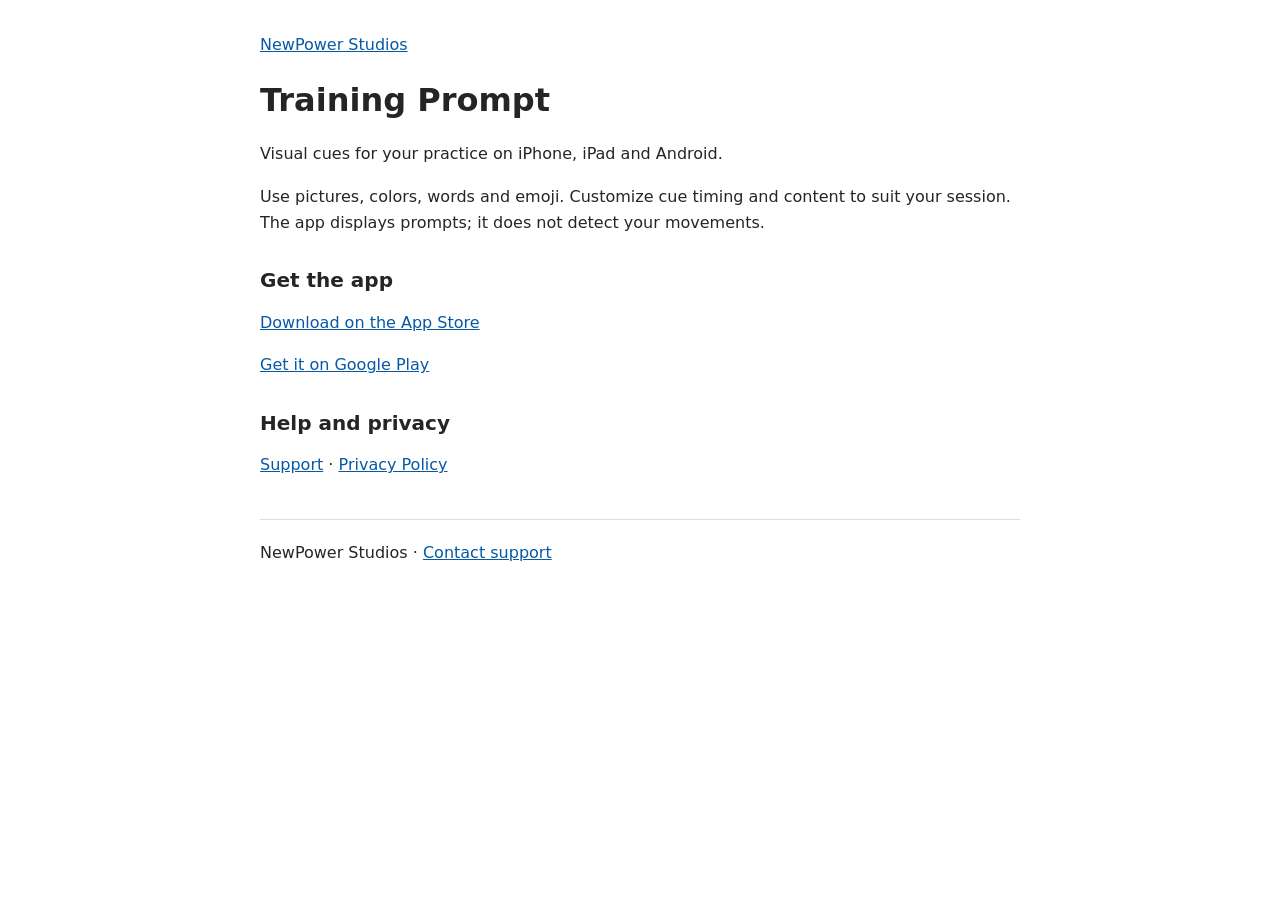
==== trainingprompt/index.html @ 2515289c "Publish shared developer website and app-ads authorization" ====
<!doctype html><html lang="en"><head><meta charset="utf-8"><meta name="viewport" content="width=device-width,initial-scale=1"><meta http-equiv="Content-Security-Policy" content="default-src 'none'; style-src 'unsafe-inline'; base-uri 'none'; form-action 'none'"><title>Training Prompt — NewPower Studios</title><style>body{max-width:760px;margin:0 auto;padding:32px 24px;font:16px/1.65 system-ui,sans-serif;color:#252525;background:#fff}h1,h2{line-height:1.25}h1{font-size:2rem}h2{margin-top:2rem;font-size:1.25rem}a{color:#0758a5}footer{margin-top:40px;border-top:1px solid #ddd;padding-top:20px}</style></head><body><nav><a href="/">NewPower Studios</a></nav><h1>Training Prompt</h1><p>Visual cues for your practice on iPhone, iPad and Android.</p><p>Use pictures, colors, words and emoji. Customize cue timing and content to suit your session. The app displays prompts; it does not detect your movements.</p><h2>Get the app</h2><p><a href="https://apps.apple.com/app/id6808881291">Download on the App Store</a></p><p><a href="https://play.google.com/store/apps/details?id=com.newpower.flashlightapp">Get it on Google Play</a></p><h2>Help and privacy</h2><p><a href="support.html">Support</a> · <a href="privacy-policy.html">Privacy Policy</a></p><footer>NewPower Studios · <a href="mailto:pjuneye@gmail.com">Contact support</a></footer></body></html>
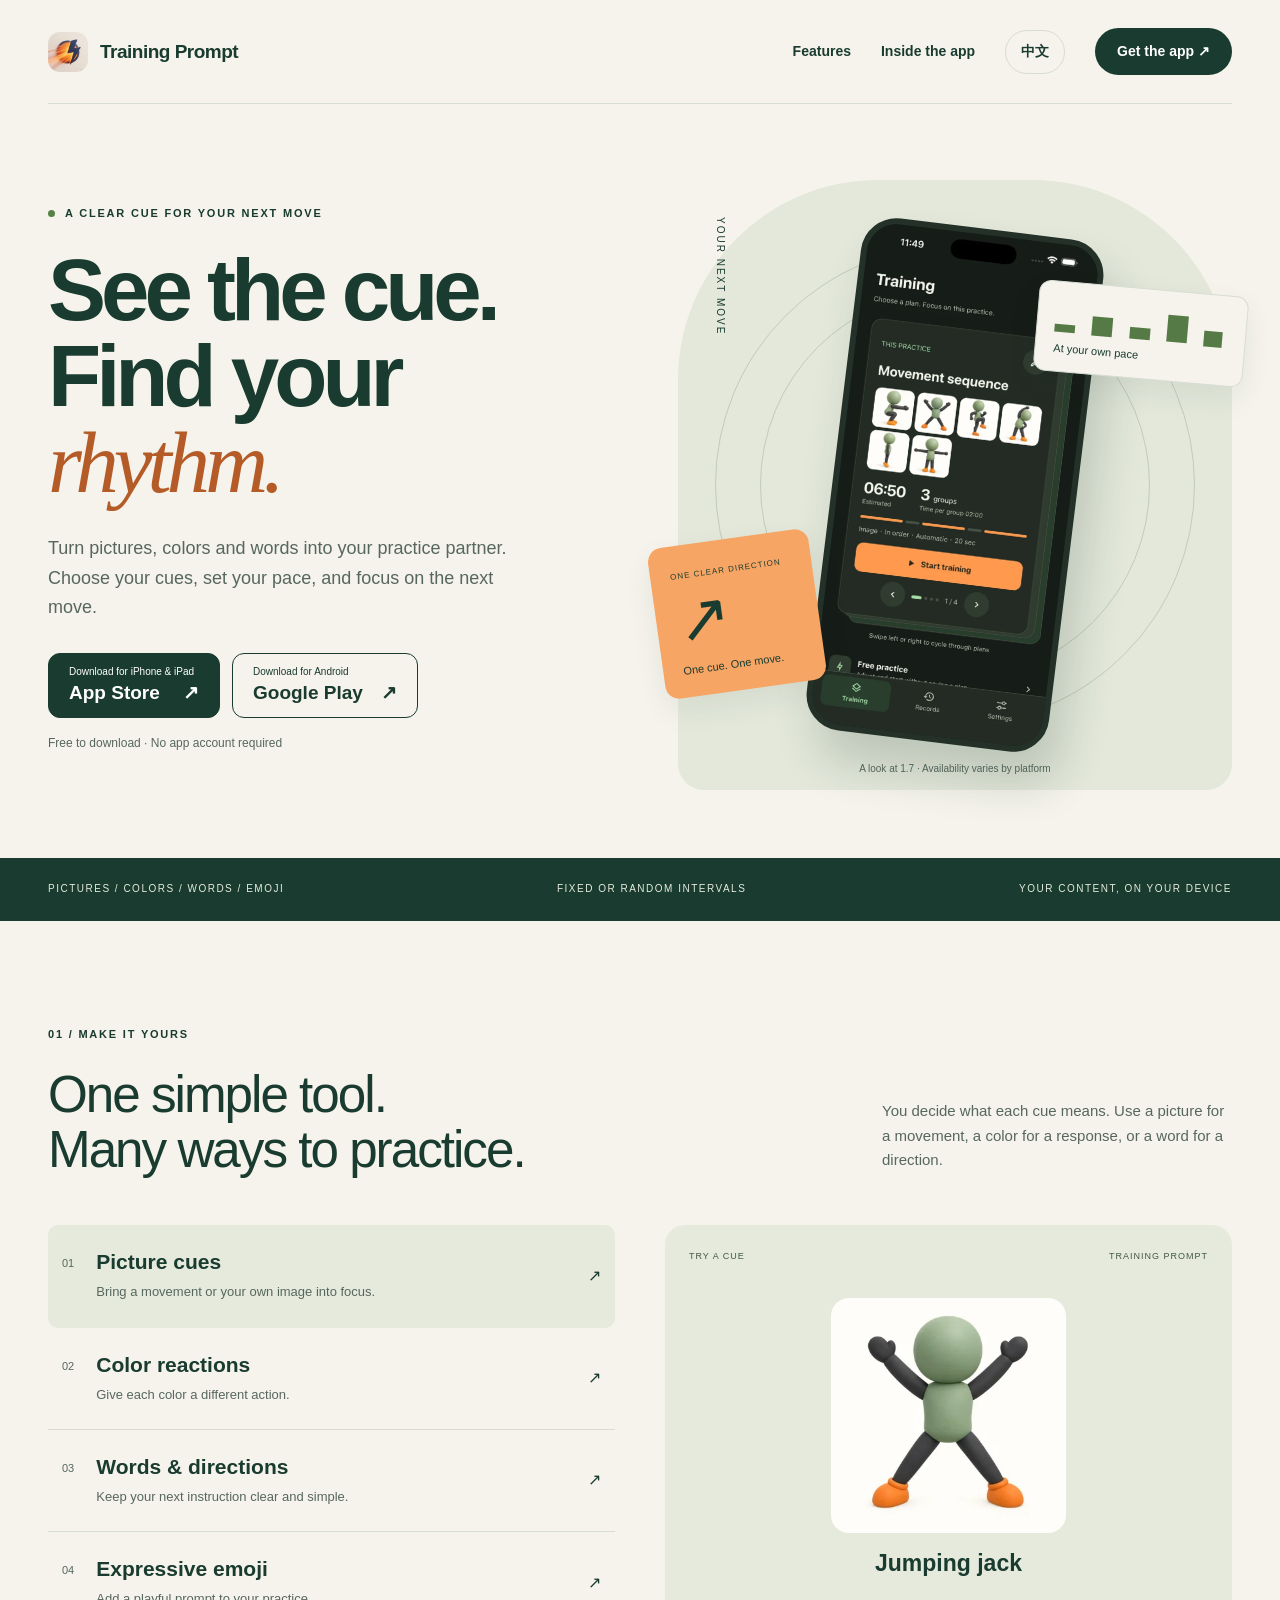
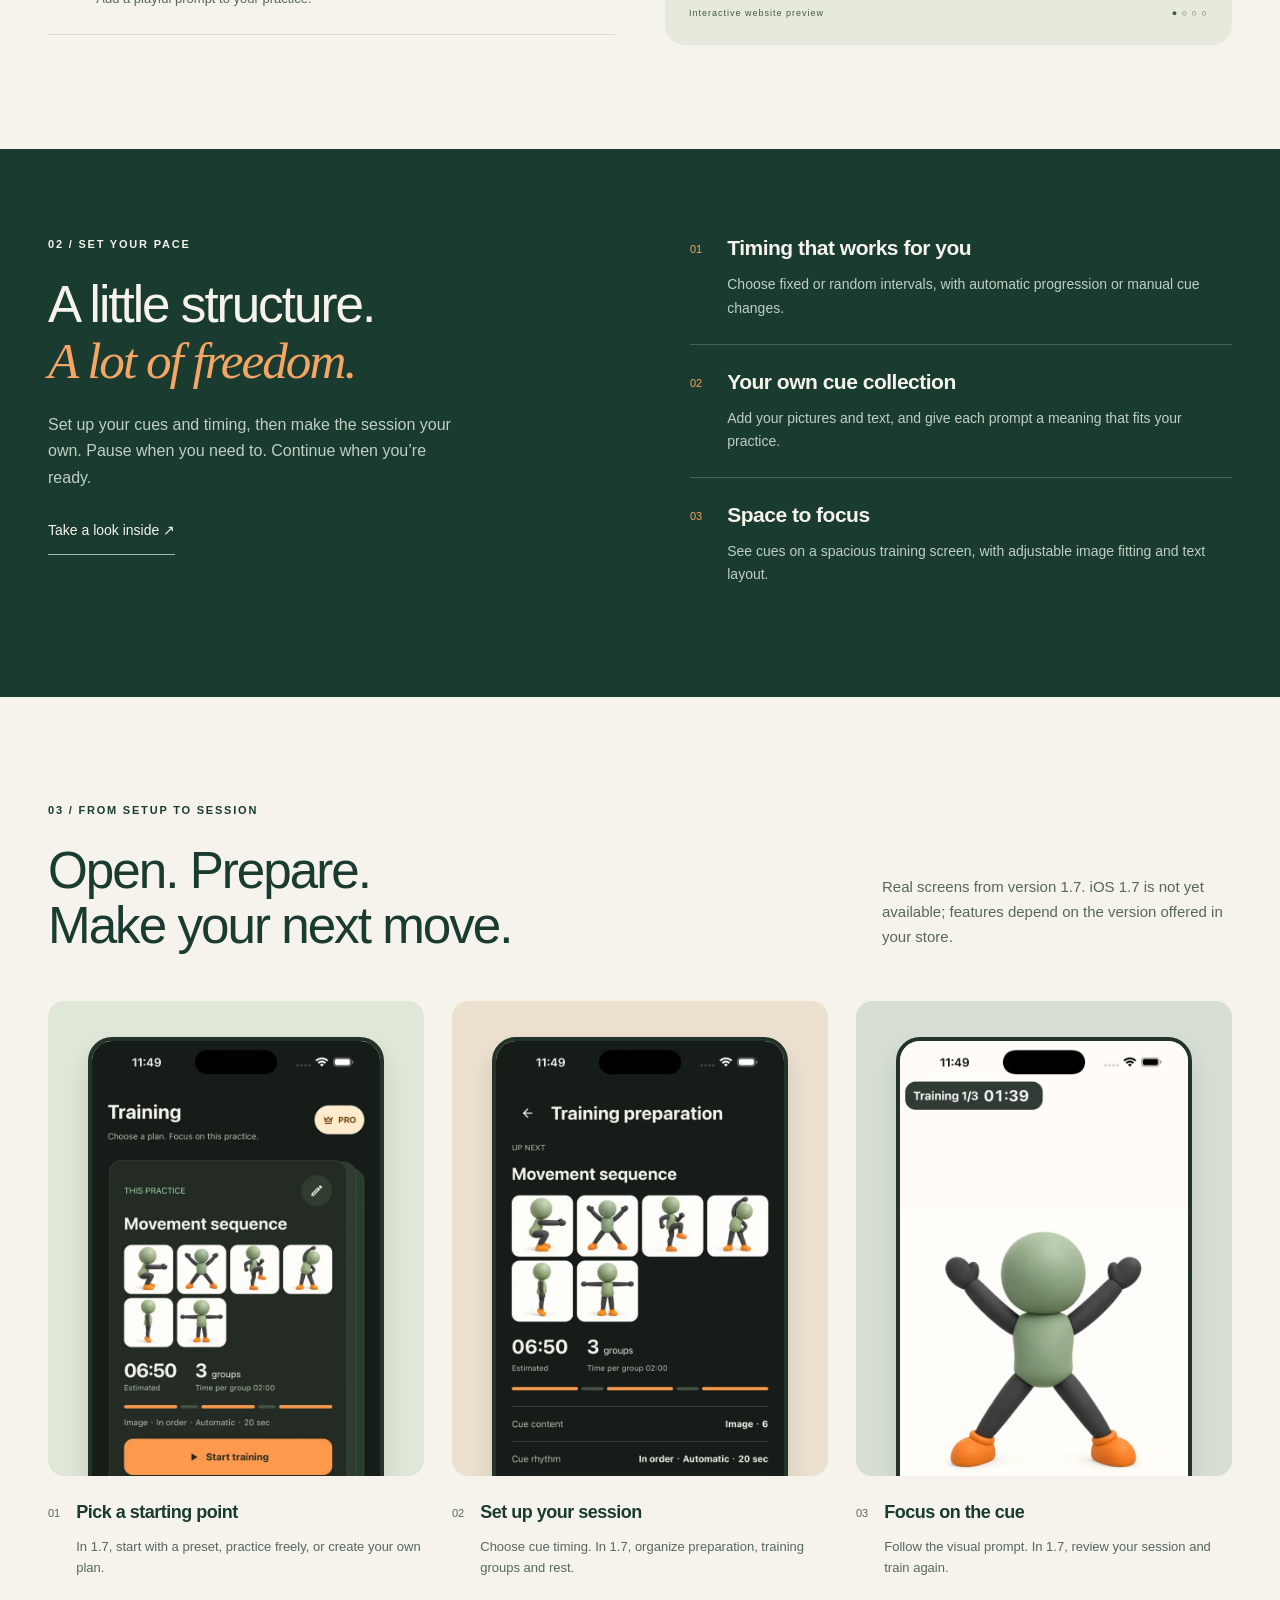
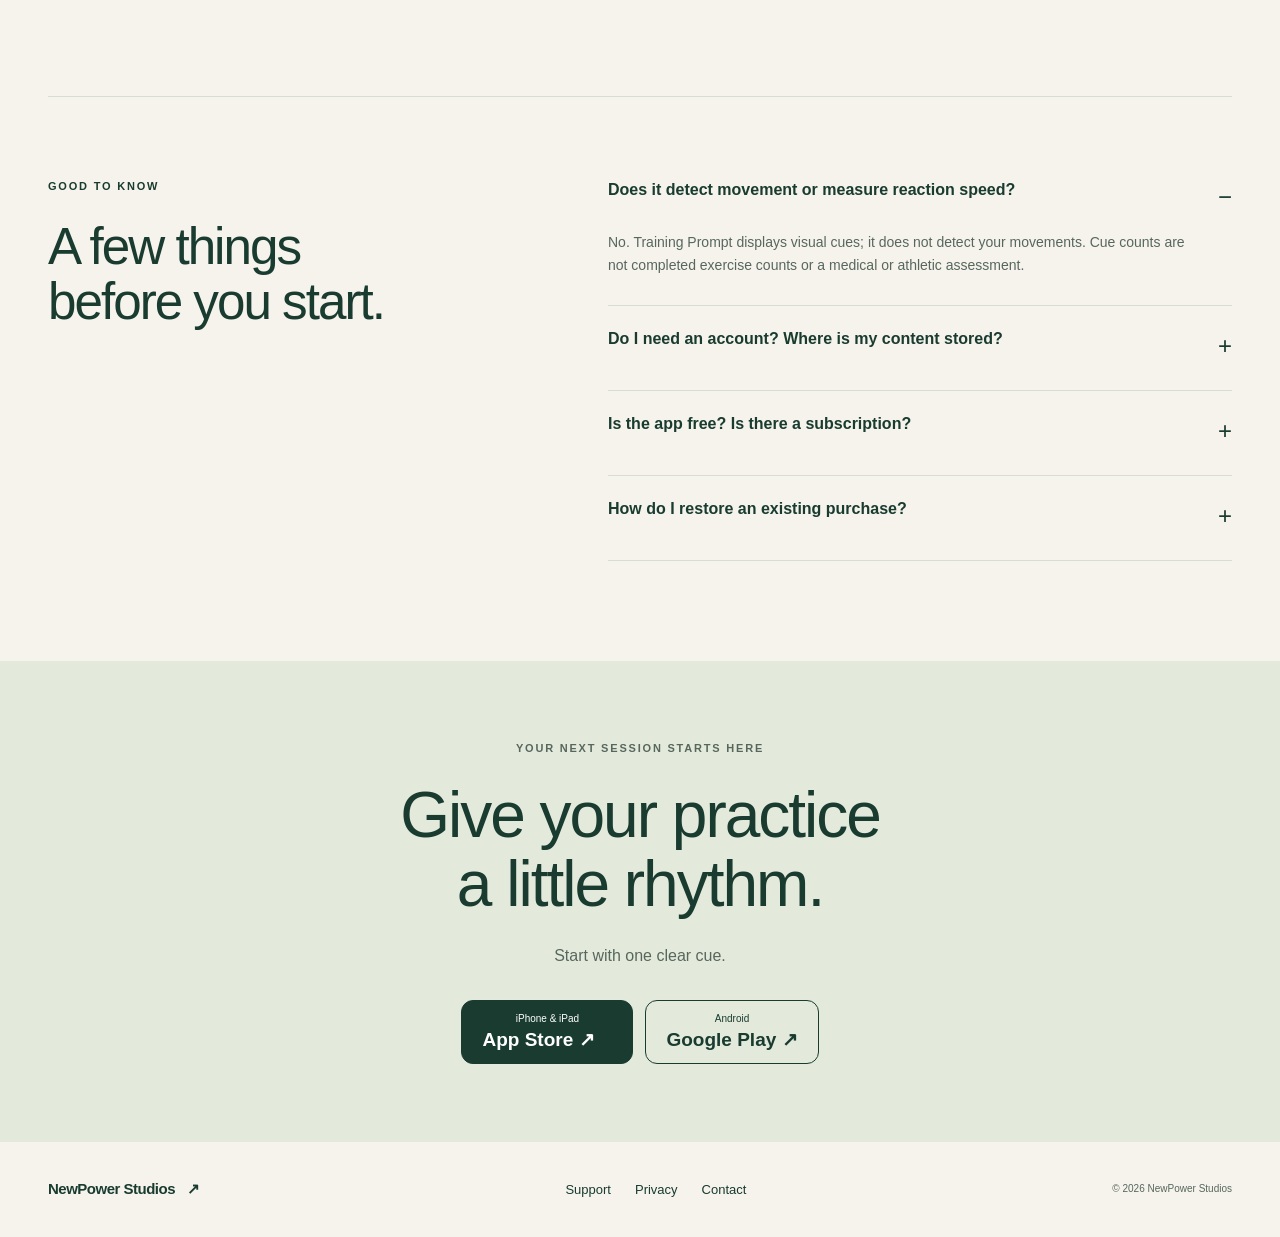
==== commit 84404c99: "Build bilingual Training Prompt product landing page" ====
--- a/trainingprompt/index.html
+++ b/trainingprompt/index.html
@@ -1 +1,23 @@
-<!doctype html><html lang="en"><head><meta charset="utf-8"><meta name="viewport" content="width=device-width,initial-scale=1"><meta http-equiv="Content-Security-Policy" content="default-src 'none'; style-src 'unsafe-inline'; base-uri 'none'; form-action 'none'"><title>Training Prompt — NewPower Studios</title><style>body{max-width:760px;margin:0 auto;padding:32px 24px;font:16px/1.65 system-ui,sans-serif;color:#252525;background:#fff}h1,h2{line-height:1.25}h1{font-size:2rem}h2{margin-top:2rem;font-size:1.25rem}a{color:#0758a5}footer{margin-top:40px;border-top:1px solid #ddd;padding-top:20px}</style></head><body><nav><a href="/">NewPower Studios</a></nav><h1>Training Prompt</h1><p>Visual cues for your practice on iPhone, iPad and Android.</p><p>Use pictures, colors, words and emoji. Customize cue timing and content to suit your session. The app displays prompts; it does not detect your movements.</p><h2>Get the app</h2><p><a href="https://apps.apple.com/app/id6808881291">Download on the App Store</a></p><p><a href="https://play.google.com/store/apps/details?id=com.newpower.flashlightapp">Get it on Google Play</a></p><h2>Help and privacy</h2><p><a href="support.html">Support</a> · <a href="privacy-policy.html">Privacy Policy</a></p><footer>NewPower Studios · <a href="mailto:pjuneye@gmail.com">Contact support</a></footer></body></html>
+<!doctype html>
+<html lang="en">
+<head>
+<meta charset="utf-8"><meta name="viewport" content="width=device-width,initial-scale=1">
+<meta name="description" content="Turn pictures, colors, words and emoji into visual cues for your practice. Explore Training Prompt for iPhone, iPad and Android.">
+<meta name="theme-color" content="#18392f"><meta property="og:title" content="Training Prompt — Find your rhythm."><meta property="og:description" content="Your cues. Your pace. A visual companion for your next practice."><meta property="og:image" content="https://pjuneye.github.io/trainingprompt/assets/home.webp"><meta property="og:url" content="https://pjuneye.github.io/trainingprompt/">
+<meta http-equiv="Content-Security-Policy" content="default-src 'self'; img-src 'self'; style-src 'self'; script-src 'self'; base-uri 'none'; form-action 'none'">
+<link rel="canonical" href="https://pjuneye.github.io/trainingprompt/"><link rel="icon" href="assets/icon.webp"><link rel="stylesheet" href="style.css"><script src="app.js" defer></script>
+<title>Training Prompt — Find your rhythm.</title>
+</head>
+<body>
+<a class="skip" href="#main">Skip to content</a>
+<header class="header wrap"><a class="brand" href="/trainingprompt/"><img src="assets/icon.webp" width="40" height="40" alt=""><span>Training Prompt</span></a><nav aria-label="Main navigation"><a href="#features" data-zh="功能">Features</a><a href="#inside" data-zh="界面">Inside the app</a><button id="language" aria-label="切换为中文">中文</button><a class="nav-cta" href="#download" data-zh="获取应用 ↗">Get the app ↗</a></nav></header>
+<main id="main">
+<section class="hero wrap"><div class="hero-copy"><p class="eyebrow"><span class="dot"></span><span data-zh="给每一次练习，一个清晰提示">A CLEAR CUE FOR YOUR NEXT MOVE</span></p><h1 data-zh="看见提示。<br>找到你的<br><em>训练节奏。</em>">See the cue.<br>Find your<br><em>rhythm.</em></h1><p class="intro" data-zh="让图片、颜色和文字成为你的训练搭档。选择提示内容，设定节奏，把注意力留给当下的练习。">Turn pictures, colors and words into your practice partner. Choose your cues, set your pace, and focus on the next move.</p><div class="downloads"><a class="button primary" href="https://apps.apple.com/app/id6808881291"><span class="store-small" data-zh="下载 iPhone 与 iPad 版">Download for iPhone & iPad</span><strong>App Store <span aria-hidden="true">↗</span></strong></a><a class="button secondary" href="https://play.google.com/store/apps/details?id=com.newpower.flashlightapp"><span class="store-small" data-zh="下载 Android 版">Download for Android</span><strong>Google Play <span aria-hidden="true">↗</span></strong></a></div><p class="micro" data-zh="免费下载 · 无需创建应用账号">Free to download · No app account required</p></div><div class="hero-visual"><div class="orbit orbit-one"></div><div class="orbit orbit-two"></div><span class="visual-label">YOUR NEXT MOVE</span><div class="phone"><img src="assets/home.webp" width="660" height="1434" alt="Training Prompt 1.7 home screen with a movement sequence and six exercise cues" fetchpriority="high"></div><div class="float-card cue-card"><span class="tiny" data-zh="一个清晰的方向">ONE CLEAR DIRECTION</span><span class="cue-arrow" aria-hidden="true">↗</span><span data-zh="向前，再一步。">One cue. One move.</span></div><div class="float-card pace-card"><span class="pulse" aria-hidden="true">▂ ▅ ▃ ▇ ▄</span><span data-zh="你的节奏，由你掌握">At your own pace</span></div><p class="visual-caption" data-zh="1.7 界面预览 · 各平台版本可能不同">A look at 1.7 · Availability varies by platform</p></div></section>
+<div class="principles"><div class="wrap"><span data-zh="图片 / 颜色 / 文字 / 表情">PICTURES / COLORS / WORDS / EMOJI</span><span data-zh="固定或随机间隔">FIXED OR RANDOM INTERVALS</span><span data-zh="你的内容，保存在本机">YOUR CONTENT, ON YOUR DEVICE</span></div></div>
+<section id="features" class="section wrap"><div class="section-head"><div><p class="eyebrow" data-zh="01 / 提示，随你而变">01 / MAKE IT YOURS</p><h2 data-zh="一种工具。<br>多种练习方式。">One simple tool.<br>Many ways to practice.</h2></div><p data-zh="你来定义每个提示的意义。动作练习、颜色反应、方向口令或表情模仿，都可以从一个提示开始。">You decide what each cue means. Use a picture for a movement, a color for a response, or a word for a direction.</p></div><div class="demo-grid"><div class="demo-options" role="group" aria-label="Choose a cue type"><button class="demo-option active" data-mode="image" aria-pressed="true"><span class="option-number">01</span><span><strong data-zh="图片提示">Picture cues</strong><small data-zh="把动作或自己的图片放到眼前。">Bring a movement or your own image into focus.</small></span><span aria-hidden="true">↗</span></button><button class="demo-option" data-mode="color" aria-pressed="false"><span class="option-number">02</span><span><strong data-zh="颜色反应">Color reactions</strong><small data-zh="用不同颜色，约定不同动作。">Give each color a different action.</small></span><span aria-hidden="true">↗</span></button><button class="demo-option" data-mode="word" aria-pressed="false"><span class="option-number">03</span><span><strong data-zh="文字方向">Words & directions</strong><small data-zh="简单口令，让下一步更清晰。">Keep your next instruction clear and simple.</small></span><span aria-hidden="true">↗</span></button><button class="demo-option" data-mode="emoji" aria-pressed="false"><span class="option-number">04</span><span><strong data-zh="表情模仿">Expressive emoji</strong><small data-zh="用表情，让练习多一点趣味。">Add a playful prompt to your practice.</small></span><span aria-hidden="true">↗</span></button></div><div class="demo-stage"><div class="stage-top"><span data-zh="试试提示效果">TRY A CUE</span><span>TRAINING PROMPT</span></div><div id="cue-content" aria-live="polite"><img src="assets/jumping-jack.webp" width="290" height="290" alt="Jumping jack movement cue"><strong data-zh="开合跳">Jumping jack</strong></div><div class="stage-bottom"><span data-zh="网页交互演示">Interactive website preview</span><span aria-hidden="true">● ○ ○ ○</span></div></div></div></section>
+<section class="control-section"><div class="wrap control-grid"><div><p class="eyebrow" data-zh="02 / 按自己的节奏">02 / SET YOUR PACE</p><h2 data-zh="练习怎么进行，<br><em>由你决定。</em>">A little structure.<br><em>A lot of freedom.</em></h2><p data-zh="把提示内容和时间安排好，就能开始属于自己的练习。随时暂停，准备好了再继续。">Set up your cues and timing, then make the session your own. Pause when you need to. Continue when you’re ready.</p><a class="text-link" href="#inside" data-zh="看看应用界面 ↗">Take a look inside ↗</a></div><div class="feature-list"><article><span>01</span><div><h3 data-zh="让时间配合你">Timing that works for you</h3><p data-zh="在固定与随机间隔之间选择，使用自动播放或手动切换。">Choose fixed or random intervals, with automatic progression or manual cue changes.</p></div></article><article><span>02</span><div><h3 data-zh="使用自己的素材">Your own cue collection</h3><p data-zh="加入图片与文字，为你的练习赋予独特的提示含义。">Add your pictures and text, and give each prompt a meaning that fits your practice.</p></div></article><article><span>03</span><div><h3 data-zh="看得清，练得专注">Space to focus</h3><p data-zh="大画面显示提示，调整图片适应方式和文字布局。">See cues on a spacious training screen, with adjustable image fitting and text layout.</p></div></article></div></div></section>
+<section id="inside" class="section wrap"><div class="section-head"><div><p class="eyebrow" data-zh="03 / 从准备到回顾">03 / FROM SETUP TO SESSION</p><h2 data-zh="打开。准备。<br>开始你的练习。">Open. Prepare.<br>Make your next move.</h2></div><p data-zh="真实的 1.7 应用界面。iOS 1.7 尚未上架；请以所在商店提供的版本和功能为准。">Real screens from version 1.7. iOS 1.7 is not yet available; features depend on the version offered in your store.</p></div><div class="screens"><figure><div class="screen-panel"><img loading="lazy" src="assets/home.webp" width="660" height="1434" alt="Version 1.7 home with preset training plans"></div><figcaption><span>01</span><div><h3 data-zh="选一个开始">Pick a starting point</h3><p data-zh="1.7 提供预制场景，也可以自由训练或建立自己的方案。">In 1.7, start with a preset, practice freely, or create your own plan.</p></div></figcaption></figure><figure><div class="screen-panel"><img loading="lazy" src="assets/prepare.webp" width="660" height="1434" alt="Version 1.7 session preparation with timing controls"></div><figcaption><span>02</span><div><h3 data-zh="安排你的节奏">Set up your session</h3><p data-zh="设置提示间隔；1.7 还支持准备、分组与休息安排。">Choose cue timing. In 1.7, organize preparation, training groups and rest.</p></div></figcaption></figure><figure><div class="screen-panel"><img loading="lazy" src="assets/training.webp" width="660" height="1434" alt="Version 1.7 training screen showing a jumping jack cue"></div><figcaption><span>03</span><div><h3 data-zh="专注眼前的提示">Focus on the cue</h3><p data-zh="跟随大画面提示练习；1.7 可以回顾记录，再练一次。">Follow the visual prompt. In 1.7, review your session and train again.</p></div></figcaption></figure></div></section>
+<section class="faq-section wrap"><div><p class="eyebrow" data-zh="开始之前">GOOD TO KNOW</p><h2 data-zh="简单开始，<br>明白使用。">A few things<br>before you start.</h2></div><div class="faq"><details open><summary data-zh="它会识别动作或测量反应速度吗？">Does it detect movement or measure reaction speed?</summary><p data-zh="不会。Training Prompt 是视觉提示工具，不识别你的动作。提示次数不等于完成的动作次数，也不是医学或运动能力评估。">No. Training Prompt displays visual cues; it does not detect your movements. Cue counts are not completed exercise counts or a medical or athletic assessment.</p></details><details><summary data-zh="需要注册吗？素材存在哪里？">Do I need an account? Where is my content stored?</summary><p data-zh="无需创建应用账号。训练内容与设置保存在本机；1.7 的方案与记录也保存在本机。卸载可能删除本地数据，请保留原始图片。">No app account is required. Training content and settings are stored on your device, as are plans and records in 1.7. Uninstalling may remove local data, so keep your original images.</p></details><details><summary data-zh="应用收费吗？有订阅吗？">Is the app free? Is there a subscription?</summary><p data-zh="应用可免费下载，免费版含广告。Lifetime Premium 是一次性去广告购买，没有付费订阅。价格和可购买状态以商店及应用内显示为准；iOS 商品仍待审核。">The app is free to download and includes ads. Lifetime Premium is a one-time ad-removal purchase, with no paid subscription. Price and availability are shown in the app and store; the iOS product is still awaiting review.</p></details><details><summary data-zh="如何恢复已购买的权益？">How do I restore an existing purchase?</summary><p data-zh="登录购买时使用的同一个商店账号，在应用内选择恢复购买。不同平台的商店购买不会自动互通。如遇问题，请联系支持。">Use the same store account you purchased with and select Restore Purchases in the app. Purchases do not automatically transfer between platforms. Contact support if you need help.</p></details></div></section>
+<section id="download" class="download-section"><div class="wrap"><p class="eyebrow" data-zh="你的下一次练习，从这里开始">YOUR NEXT SESSION STARTS HERE</p><h2 data-zh="给练习一点节奏。">Give your practice<br>a little rhythm.</h2><p data-zh="从一个清晰的提示开始。">Start with one clear cue.</p><div class="downloads"><a class="button primary" href="https://apps.apple.com/app/id6808881291"><span class="store-small">iPhone & iPad</span><strong>App Store ↗</strong></a><a class="button secondary" href="https://play.google.com/store/apps/details?id=com.newpower.flashlightapp"><span class="store-small">Android</span><strong>Google Play ↗</strong></a></div></div></section>
+</main><footer class="footer wrap"><a class="brand" href="/">NewPower Studios <span aria-hidden="true">↗</span></a><div><a href="support.html" data-zh="帮助与支持">Support</a><a href="privacy-policy.html" data-zh="隐私政策">Privacy</a><a href="mailto:pjuneye@gmail.com" data-zh="联系我们">Contact</a></div><p>© 2026 NewPower Studios</p></footer>
+</body></html>
--- a/trainingprompt/style.css
+++ b/trainingprompt/style.css
@@ -0,0 +1,3 @@
+:root{--paper:#f5f3eb;--ink:#193b30;--muted:#57675e;--line:#d8ddd3;--orange:#f6a564;--green:#dce6d3}*{box-sizing:border-box}html{scroll-behavior:smooth;scroll-padding-top:30px}body{margin:0;background:var(--paper);color:var(--ink);font-family:Arial,"PingFang SC","Microsoft YaHei",sans-serif;font-size:16px;line-height:1.65}a{color:inherit;text-decoration:none}button{font:inherit;cursor:pointer}a,button,summary{-webkit-tap-highlight-color:transparent}a:focus-visible,button:focus-visible,summary:focus-visible{outline:3px solid #b44b17;outline-offset:5px}a:hover{text-decoration:underline}.wrap{width:min(1200px,calc(100% - 96px));margin-inline:auto}.header{display:flex;align-items:center;justify-content:space-between;min-height:104px;border-bottom:1px solid var(--line);gap:20px}.brand{display:flex;align-items:center;gap:12px;font-weight:700;font-size:19px;letter-spacing:-.5px}.brand img{border-radius:12px}.header nav{display:flex;align-items:center;gap:30px;font-size:14px;font-weight:600}.header nav a{padding-block:12px}.header button{border:1px solid var(--line);background:none;border-radius:50px;min-height:44px;padding:6px 15px;color:var(--ink)}.header .nav-cta{padding:12px 22px;border-radius:30px;background:var(--ink);color:white}.hero{display:grid;grid-template-columns:1.05fr 1fr;gap:48px;align-items:center;padding-block:76px 68px}.eyebrow{font-size:11px;font-weight:700;letter-spacing:1.8px;display:flex;gap:10px;align-items:center;margin:0 0 24px}.dot{width:7px;height:7px;border-radius:50%;background:#568244}h1,h2,h3,p{margin-top:0}h1{font-size:clamp(56px,6.8vw,91px);line-height:.99;letter-spacing:-5px;margin-bottom:28px;font-weight:600}em{font-family:Georgia,serif;font-weight:400}h1 em{color:#b45b27}h2{font-size:clamp(36px,4vw,54px);line-height:1.08;letter-spacing:-2px;font-weight:500;margin-bottom:24px}h3{font-size:21px;line-height:1.25;letter-spacing:-.5px;margin-bottom:12px}.intro{font-size:18px;max-width:460px;color:var(--muted);line-height:1.65}.downloads{display:flex;gap:12px;flex-wrap:wrap;margin-top:30px}.button{display:flex;flex-direction:column;border-radius:12px;padding:11px 20px;min-width:172px;transition:transform .2s;background:white;line-height:1.3}.button:hover{transform:translateY(-3px);text-decoration:none}.button strong{font-size:19px;display:flex;justify-content:space-between;gap:18px}.store-small{font-size:10px;margin-bottom:3px}.primary{background:var(--ink);color:white;border:1px solid var(--ink)}.secondary{border:1px solid var(--ink);background:transparent}.micro{font-size:12px;margin-top:16px;color:var(--muted)}.hero-visual{position:relative;display:flex;justify-content:center;align-items:center;min-height:610px;border-radius:200px 200px 26px 26px;background:#e3e8da;isolation:isolate}.phone{width:244px;border:6px solid #243128;border-radius:36px;transform:rotate(7deg);box-shadow:15px 30px 45px #1a362d30;overflow:hidden;background:#17231b;z-index:1}.phone img{width:100%;height:auto;display:block}.orbit{position:absolute;border:1px solid #c1ccba;width:390px;height:390px;border-radius:50%;z-index:-1}.orbit-two{width:480px;height:480px;max-width:105%}.visual-label{position:absolute;top:37px;left:34px;font-size:10px;letter-spacing:2px;writing-mode:vertical-rl}.float-card{position:absolute;z-index:2;box-shadow:0 12px 30px #18392f13}.cue-card{bottom:100px;left:-22px;background:var(--orange);width:162px;padding:18px 20px;border-radius:14px;transform:rotate(-8deg);line-height:1.3}.tiny{font-size:8px;letter-spacing:1px}.cue-arrow{display:block;font-size:65px;line-height:1.15}.cue-card>span:last-child{font-size:11px}.pace-card{right:-14px;top:108px;padding:14px 18px;display:flex;flex-direction:column;background:var(--paper);border:1px solid #d8ddd3;border-radius:12px;transform:rotate(5deg);font-size:11px}.pulse{font-size:26px;letter-spacing:5px;color:#567a45}.visual-caption{position:absolute;bottom:13px;font-size:10px;text-align:center;color:var(--muted);margin:0}.principles{background:var(--ink);color:#e5ebdb;padding:23px 0}.principles .wrap{display:flex;justify-content:space-between;gap:24px;font-size:10px;letter-spacing:1.5px}.section{padding-block:104px}.section-head{display:flex;justify-content:space-between;gap:60px;align-items:end;margin-bottom:48px}.section-head h2{margin-bottom:0}.section-head>p{max-width:350px;color:var(--muted);font-size:15px;margin-bottom:4px}.demo-grid{display:grid;grid-template-columns:1fr 1fr;gap:50px}.demo-options{display:flex;flex-direction:column}.demo-option{border:0;border-bottom:1px solid var(--line);padding:24px 14px;text-align:left;display:flex;align-items:center;gap:22px;background:none;color:var(--ink);transition:background .2s}.demo-option.active{background:#e5eadc;border-radius:10px;border-color:transparent}.option-number{font-size:11px;align-self:flex-start;padding-top:5px;color:var(--muted)}.demo-option strong{display:block;font-size:21px;line-height:1.2;margin-bottom:8px}.demo-option small{font-size:13px;line-height:1.55;display:block;color:var(--muted)}.demo-option>span:last-child{margin-left:auto}.demo-stage{border-radius:20px;background:#e5eadc;padding:24px;min-height:420px;display:flex;flex-direction:column}.stage-top,.stage-bottom{display:flex;justify-content:space-between;gap:12px;font-size:9px;letter-spacing:1px;color:#415948}.stage-bottom{margin-top:auto}.stage-top{margin-bottom:10px}#cue-content{flex:1;display:flex;flex-direction:column;align-items:center;justify-content:center;min-height:300px;gap:12px}#cue-content img{width:235px;height:235px;object-fit:contain;border-radius:18px}#cue-content strong{font-size:23px}#cue-content .big-cue{font-size:90px;font-weight:600;letter-spacing:-4px}.color-disc{width:180px;height:180px;border-radius:50%;background:#d26936;box-shadow:0 0 0 22px #d2693615}.emoji-cue{font-size:115px}.control-section{background:var(--ink);color:var(--paper);padding-block:86px}.control-grid{display:grid;grid-template-columns:1fr 1fr;gap:100px}.control-grid>div>p:not(.eyebrow){color:#c1cfc3;max-width:410px}.control-grid em{color:var(--orange)}.text-link{display:inline-block;border-bottom:1px solid #a4b5a2;padding:12px 0;font-size:14px}.feature-list article{display:flex;gap:25px;padding:24px 0;border-bottom:1px solid #476054}.feature-list article:first-child{padding-top:0}.feature-list article:last-child{border:0}.feature-list article>span{font-size:11px;color:var(--orange);padding-top:5px}.feature-list p{font-size:14px;color:#c1cfc3;margin:0}.screens{display:grid;grid-template-columns:repeat(3,1fr);gap:28px}.screens figure{margin:0}.screen-panel{height:475px;overflow:hidden;border-radius:16px;background:#e1e7d8;padding:36px 40px 0}.screens figure:nth-child(2) .screen-panel{background:#ece0cf}.screens figure:nth-child(3) .screen-panel{background:#d7dfd5}.screen-panel img{width:100%;height:auto;border-radius:24px;border:4px solid #233329;display:block;box-shadow:0 14px 25px #172e2720}.screens figcaption{display:flex;gap:16px;padding-top:25px}.screens figcaption>span{font-size:11px;color:var(--muted);padding-top:3px}.screens h3{font-size:18px}.screens p{font-size:13px;color:var(--muted)}.faq-section{border-top:1px solid var(--line);padding-block:80px 100px;display:grid;grid-template-columns:1fr 1.3fr;gap:80px}.faq details{border-bottom:1px solid var(--line);padding:20px 0}.faq details:first-child{padding-top:0}.faq summary{cursor:pointer;font-size:16px;font-weight:600;min-height:44px;list-style:none;display:flex;justify-content:space-between;gap:20px}.faq summary::after{content:'+';font-size:24px;font-weight:400}.faq details[open] summary::after{content:'−'}.faq p{font-size:14px;color:var(--muted);margin:10px 30px 8px 0}.download-section{text-align:center;background:#e4eadb;padding:78px 0}.download-section .eyebrow,.download-section .downloads{justify-content:center}.download-section h2{font-size:clamp(43px,5vw,68px)}.download-section p{color:var(--muted)}.footer{padding-block:35px;display:flex;justify-content:space-between;gap:24px;align-items:center}.footer .brand{font-size:15px}.footer div{display:flex;gap:24px;font-size:13px}.footer p{font-size:10px;color:var(--muted);margin:0}.skip{position:absolute;top:-100px;background:var(--ink);color:white;padding:15px;z-index:10}.skip:focus{top:0}html[lang=zh-CN] h1{font-size:clamp(48px,5.5vw,74px);line-height:1.18;letter-spacing:-2px}html[lang=zh-CN] h2{line-height:1.25;letter-spacing:-1px}html[lang=zh-CN] em{font-family:inherit;font-style:normal}
+@media(min-width:1400px){.hero{padding-block:90px}}@media(max-width:1050px){.wrap{width:calc(100% - 56px)}.header nav{gap:18px}.hero{gap:30px}h1{font-size:70px}.hero-visual{min-height:550px}.phone{width:215px}.pace-card{right:-6px}.cue-card{left:-6px;width:138px}.control-grid{gap:55px}.screen-panel{padding:25px 25px 0;height:400px}.faq-section{gap:40px}}@media(max-width:760px){.wrap{width:calc(100% - 40px)}.header{min-height:84px}.brand{font-size:16px;gap:8px}.brand img{width:34px;height:34px}.header nav{gap:10px}.header nav>a:not(.nav-cta){display:none}.header .nav-cta{font-size:11px;padding:10px 13px}.header button{font-size:12px;padding:5px 10px}.hero{grid-template-columns:1fr;padding-block:45px;gap:40px}h1{font-size:69px;letter-spacing:-3.5px}.intro{font-size:16px}.hero-visual{min-height:540px;width:100%;max-width:460px;margin:auto}.phone{width:215px}.cue-card{left:5px;bottom:100px}.pace-card{right:0}.orbit{width:300px;height:300px}.orbit-two{width:360px;height:360px}.visual-label{left:20px}.principles .wrap{flex-wrap:wrap;justify-content:center;text-align:center;gap:10px 24px;font-size:9px}.section{padding-block:64px}.section-head{display:block;margin-bottom:30px}.section-head>p{max-width:100%;margin:22px 0 0}.demo-grid,.control-grid,.faq-section{grid-template-columns:1fr;gap:30px}.demo-option{padding:18px 10px}.demo-option strong{font-size:18px}.demo-option small{font-size:12px}.demo-stage{min-height:360px}.demo-options{gap:3px}.control-section{padding-block:60px}.screens{grid-template-columns:1fr;gap:30px}.screen-panel{height:460px;padding:30px 40px 0;text-align:center}.screen-panel img{width:235px;max-width:100%;margin:auto}.screens figcaption{padding-top:20px}.screens p{max-width:400px}.faq-section{padding-block:50px 65px}.footer{flex-wrap:wrap;gap:20px}.footer p{width:100%}.download-section{padding-block:58px}.button{min-width:155px;padding:11px 16px}.hero .downloads{gap:10px}.eyebrow{font-size:9px;letter-spacing:1.4px}html[lang=zh-CN] h1{font-size:57px}}@media(max-width:370px){.wrap{width:calc(100% - 30px)}.header .nav-cta{display:none}.button{min-width:142px;padding:10px 12px}.button strong{font-size:17px}h1{font-size:60px}.cue-card{width:120px}.pace-card{padding:12px}.hero-visual{min-height:520px}}@media(prefers-reduced-motion:reduce){html{scroll-behavior:auto}*,*::before,*::after{transition:none!important;animation:none!important}}
+@media(max-width:760px){h1{font-size:58px;letter-spacing:-3px}.downloads .button{flex:1;min-width:0;padding:12px}.button strong{font-size:17px;gap:10px}.store-small{font-size:9px}.download-section .downloads{max-width:365px;margin-inline:auto}.hero-visual{margin-top:8px}}
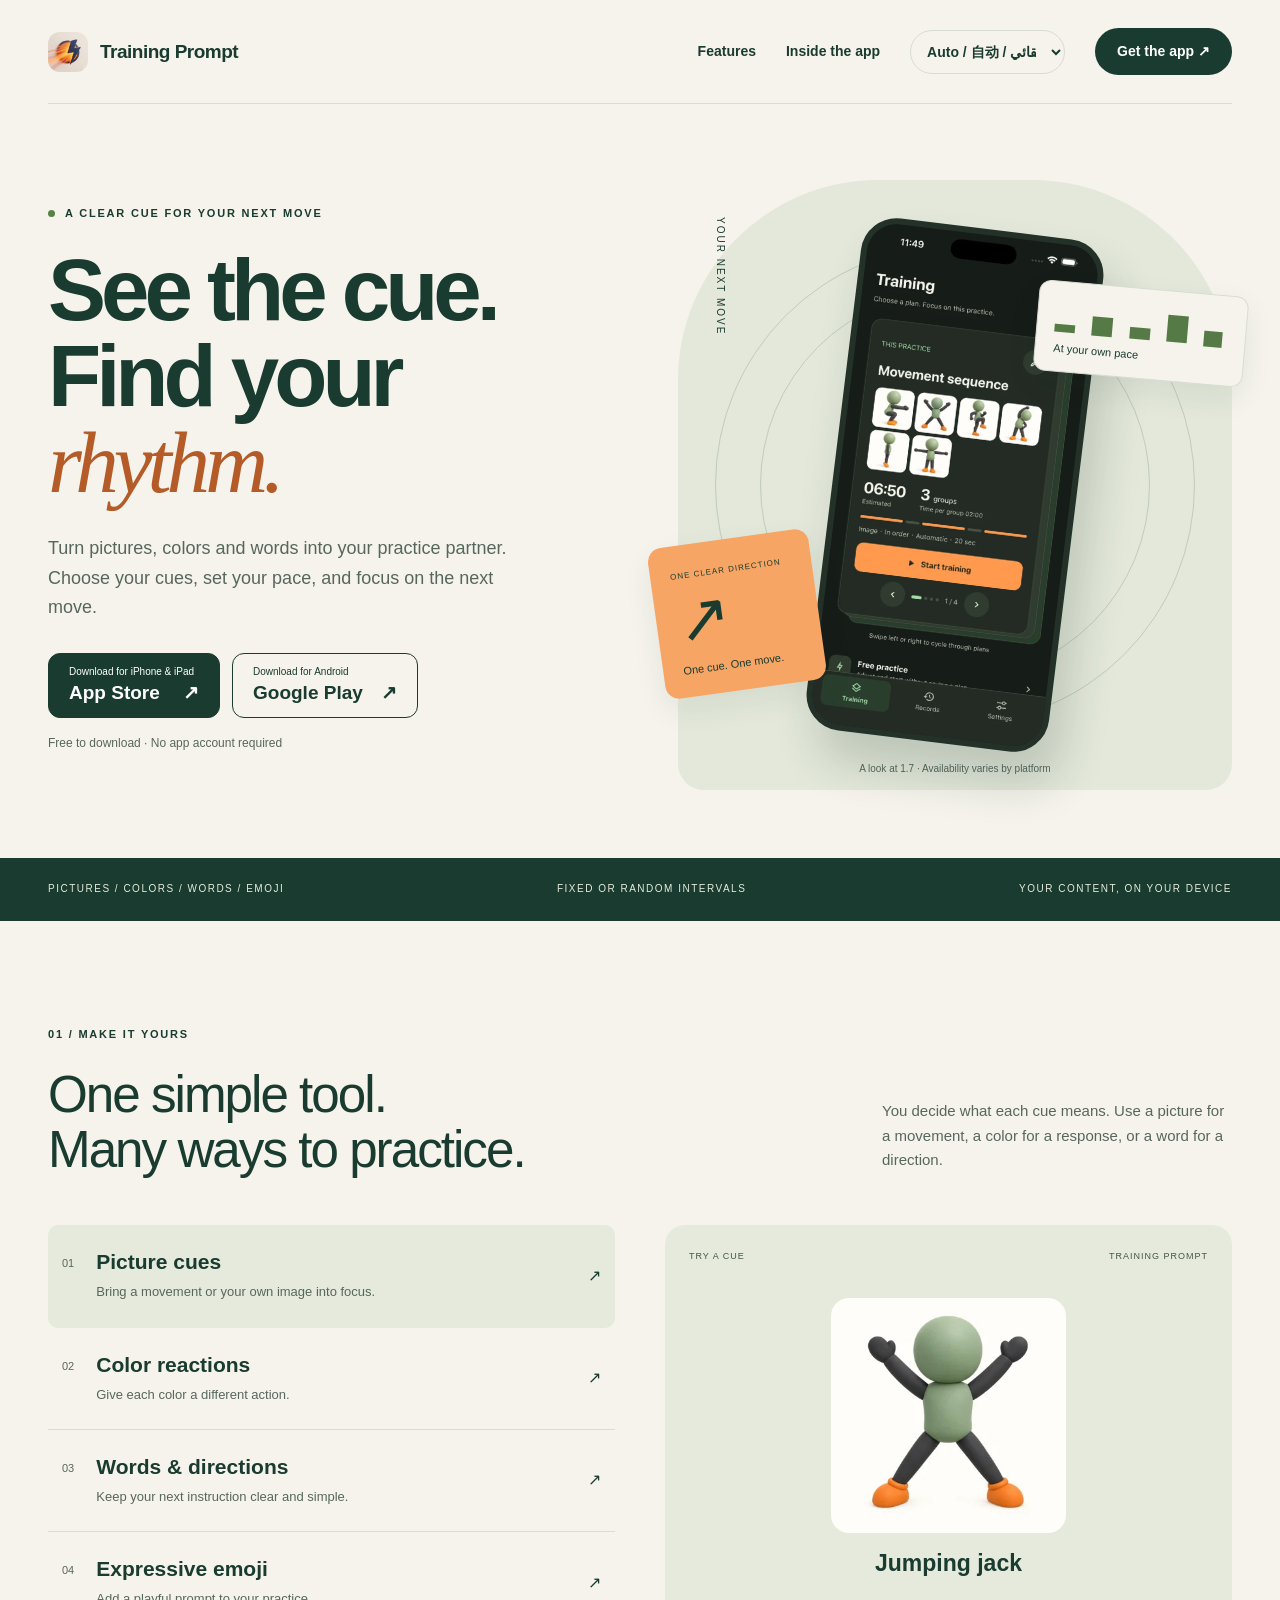
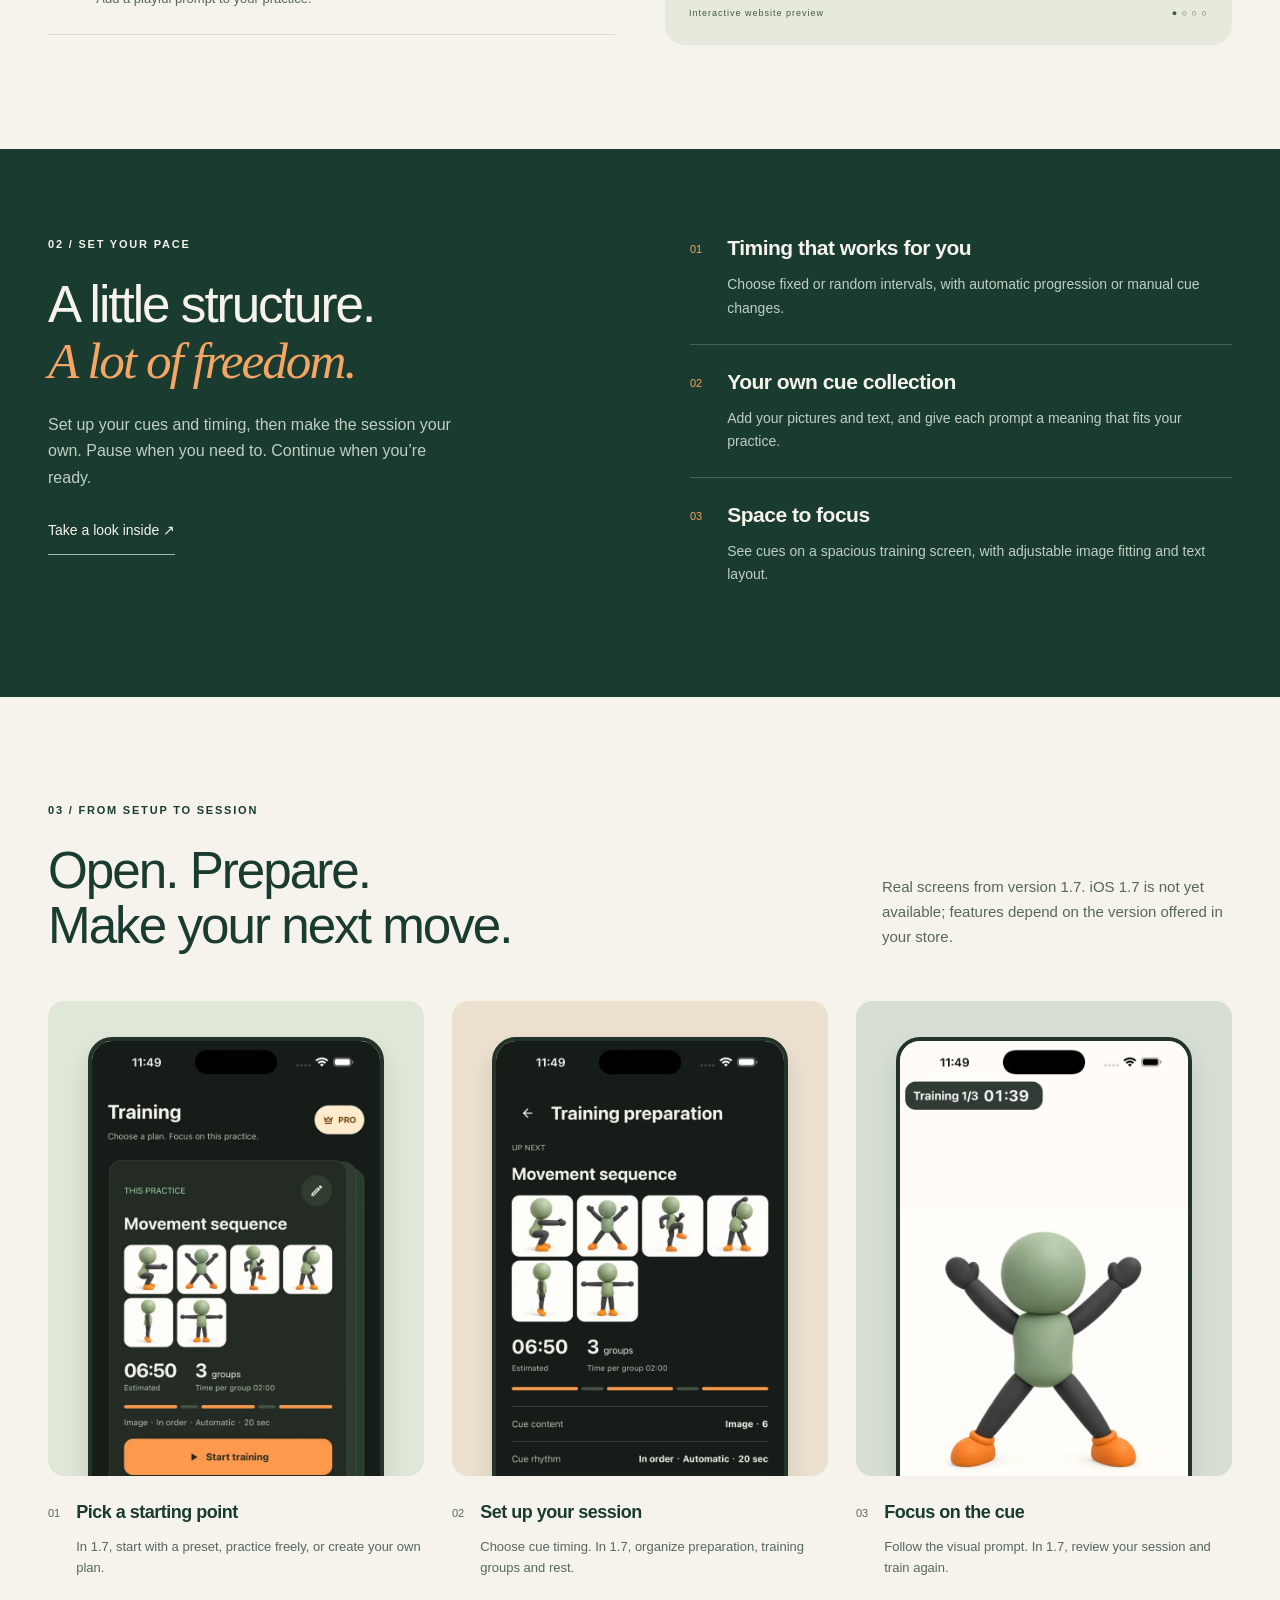
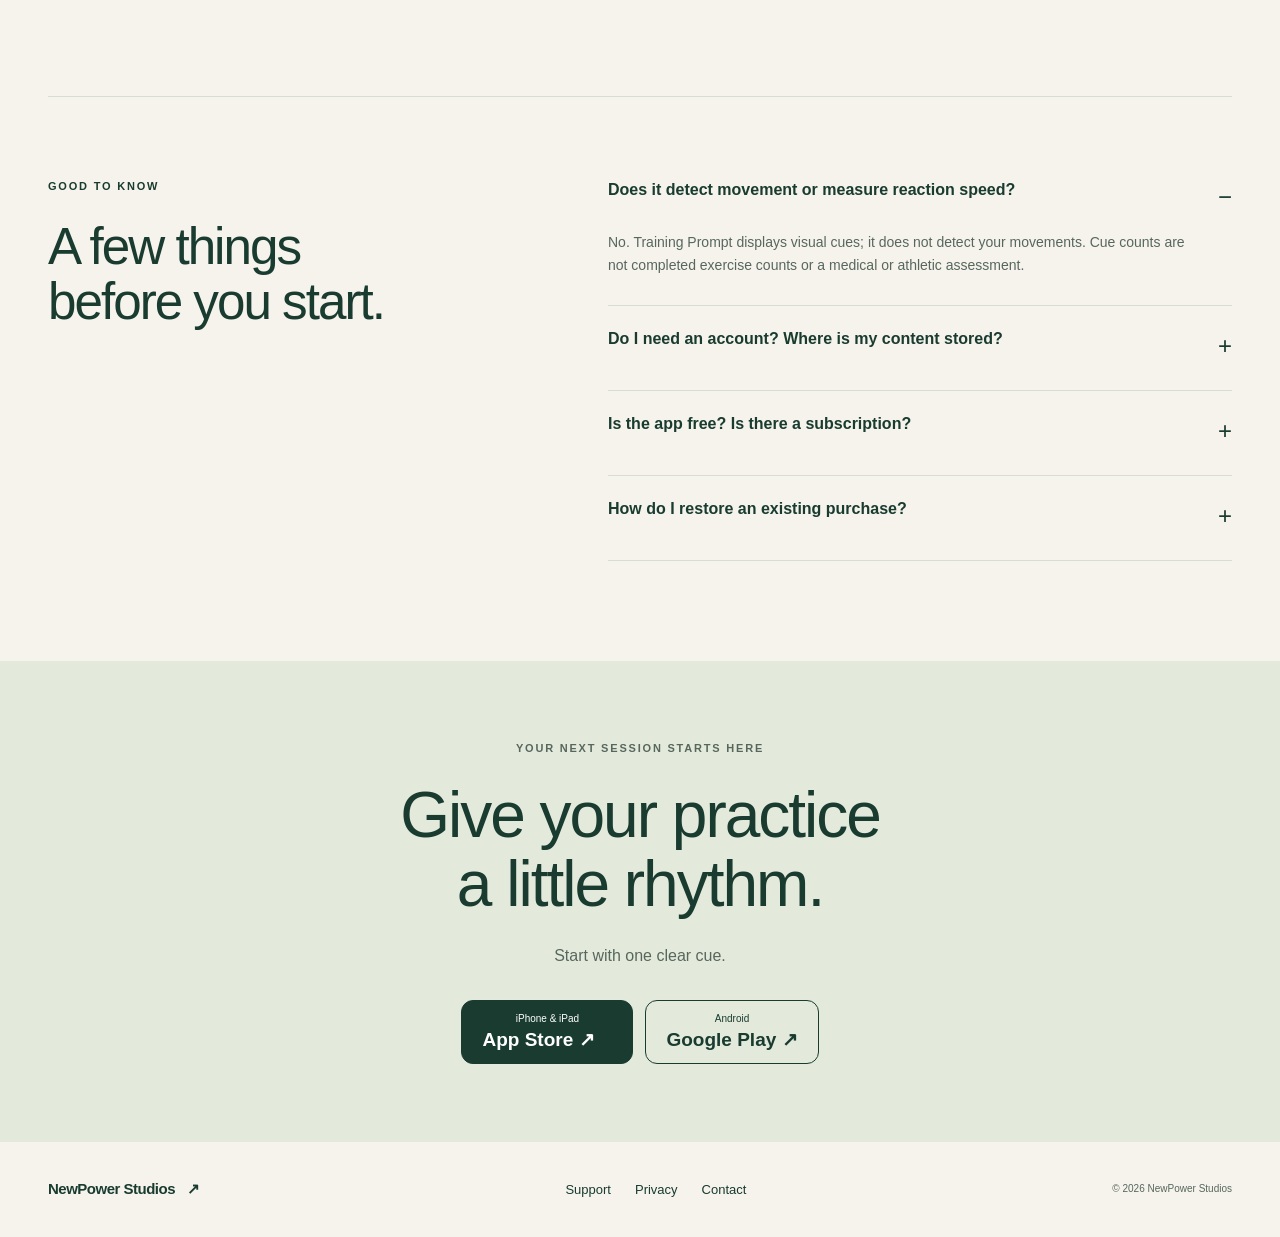
==== commit 9f7cd0db: "Add Arabic RTL and automatic landing page language selection" ====
--- a/trainingprompt/index.html
+++ b/trainingprompt/index.html
@@ -1,23 +1,24 @@
-<!doctype html>
+<!DOCTYPE html>
+
 <html lang="en">
 <head>
-<meta charset="utf-8"><meta name="viewport" content="width=device-width,initial-scale=1">
-<meta name="description" content="Turn pictures, colors, words and emoji into visual cues for your practice. Explore Training Prompt for iPhone, iPad and Android.">
-<meta name="theme-color" content="#18392f"><meta property="og:title" content="Training Prompt — Find your rhythm."><meta property="og:description" content="Your cues. Your pace. A visual companion for your next practice."><meta property="og:image" content="https://pjuneye.github.io/trainingprompt/assets/home.webp"><meta property="og:url" content="https://pjuneye.github.io/trainingprompt/">
-<meta http-equiv="Content-Security-Policy" content="default-src 'self'; img-src 'self'; style-src 'self'; script-src 'self'; base-uri 'none'; form-action 'none'">
-<link rel="canonical" href="https://pjuneye.github.io/trainingprompt/"><link rel="icon" href="assets/icon.webp"><link rel="stylesheet" href="style.css"><script src="app.js" defer></script>
+<meta charset="utf-8"/><meta content="width=device-width,initial-scale=1" name="viewport"/>
+<meta content="Turn pictures, colors, words and emoji into visual cues for your practice. Explore Training Prompt for iPhone, iPad and Android." name="description"/>
+<meta content="#18392f" name="theme-color"/><meta content="Training Prompt — Find your rhythm." property="og:title"/><meta content="Your cues. Your pace. A visual companion for your next practice." property="og:description"/><meta content="https://pjuneye.github.io/trainingprompt/assets/home.webp" property="og:image"/><meta content="https://pjuneye.github.io/trainingprompt/" property="og:url"/>
+<meta content="default-src 'self'; img-src 'self'; style-src 'self'; script-src 'self'; base-uri 'none'; form-action 'none'" http-equiv="Content-Security-Policy"/>
+<link href="https://pjuneye.github.io/trainingprompt/" rel="canonical"/><link href="assets/icon.webp" rel="icon"/><link href="style.css" rel="stylesheet"/><script defer="" src="app.js"></script>
 <title>Training Prompt — Find your rhythm.</title>
 </head>
 <body>
 <a class="skip" href="#main">Skip to content</a>
-<header class="header wrap"><a class="brand" href="/trainingprompt/"><img src="assets/icon.webp" width="40" height="40" alt=""><span>Training Prompt</span></a><nav aria-label="Main navigation"><a href="#features" data-zh="功能">Features</a><a href="#inside" data-zh="界面">Inside the app</a><button id="language" aria-label="切换为中文">中文</button><a class="nav-cta" href="#download" data-zh="获取应用 ↗">Get the app ↗</a></nav></header>
+<header class="header wrap"><a class="brand" href="/trainingprompt/"><img alt="" height="40" src="assets/icon.webp" width="40"/><span>Training Prompt</span></a><nav aria-label="Main navigation"><a data-ar="المزايا" data-zh="功能" href="#features">Features</a><a data-ar="داخل التطبيق" data-zh="界面" href="#inside">Inside the app</a><select aria-label="Language / 语言 / اللغة" id="language"><option value="auto">Auto / 自动 / تلقائي</option><option value="en">English</option><option value="zh-CN">中文</option><option value="ar">العربية</option></select><a class="nav-cta" data-ar="احصل على التطبيق ↗" data-zh="获取应用 ↗" href="#download">Get the app ↗</a></nav></header>
 <main id="main">
-<section class="hero wrap"><div class="hero-copy"><p class="eyebrow"><span class="dot"></span><span data-zh="给每一次练习，一个清晰提示">A CLEAR CUE FOR YOUR NEXT MOVE</span></p><h1 data-zh="看见提示。<br>找到你的<br><em>训练节奏。</em>">See the cue.<br>Find your<br><em>rhythm.</em></h1><p class="intro" data-zh="让图片、颜色和文字成为你的训练搭档。选择提示内容，设定节奏，把注意力留给当下的练习。">Turn pictures, colors and words into your practice partner. Choose your cues, set your pace, and focus on the next move.</p><div class="downloads"><a class="button primary" href="https://apps.apple.com/app/id6808881291"><span class="store-small" data-zh="下载 iPhone 与 iPad 版">Download for iPhone & iPad</span><strong>App Store <span aria-hidden="true">↗</span></strong></a><a class="button secondary" href="https://play.google.com/store/apps/details?id=com.newpower.flashlightapp"><span class="store-small" data-zh="下载 Android 版">Download for Android</span><strong>Google Play <span aria-hidden="true">↗</span></strong></a></div><p class="micro" data-zh="免费下载 · 无需创建应用账号">Free to download · No app account required</p></div><div class="hero-visual"><div class="orbit orbit-one"></div><div class="orbit orbit-two"></div><span class="visual-label">YOUR NEXT MOVE</span><div class="phone"><img src="assets/home.webp" width="660" height="1434" alt="Training Prompt 1.7 home screen with a movement sequence and six exercise cues" fetchpriority="high"></div><div class="float-card cue-card"><span class="tiny" data-zh="一个清晰的方向">ONE CLEAR DIRECTION</span><span class="cue-arrow" aria-hidden="true">↗</span><span data-zh="向前，再一步。">One cue. One move.</span></div><div class="float-card pace-card"><span class="pulse" aria-hidden="true">▂ ▅ ▃ ▇ ▄</span><span data-zh="你的节奏，由你掌握">At your own pace</span></div><p class="visual-caption" data-zh="1.7 界面预览 · 各平台版本可能不同">A look at 1.7 · Availability varies by platform</p></div></section>
-<div class="principles"><div class="wrap"><span data-zh="图片 / 颜色 / 文字 / 表情">PICTURES / COLORS / WORDS / EMOJI</span><span data-zh="固定或随机间隔">FIXED OR RANDOM INTERVALS</span><span data-zh="你的内容，保存在本机">YOUR CONTENT, ON YOUR DEVICE</span></div></div>
-<section id="features" class="section wrap"><div class="section-head"><div><p class="eyebrow" data-zh="01 / 提示，随你而变">01 / MAKE IT YOURS</p><h2 data-zh="一种工具。<br>多种练习方式。">One simple tool.<br>Many ways to practice.</h2></div><p data-zh="你来定义每个提示的意义。动作练习、颜色反应、方向口令或表情模仿，都可以从一个提示开始。">You decide what each cue means. Use a picture for a movement, a color for a response, or a word for a direction.</p></div><div class="demo-grid"><div class="demo-options" role="group" aria-label="Choose a cue type"><button class="demo-option active" data-mode="image" aria-pressed="true"><span class="option-number">01</span><span><strong data-zh="图片提示">Picture cues</strong><small data-zh="把动作或自己的图片放到眼前。">Bring a movement or your own image into focus.</small></span><span aria-hidden="true">↗</span></button><button class="demo-option" data-mode="color" aria-pressed="false"><span class="option-number">02</span><span><strong data-zh="颜色反应">Color reactions</strong><small data-zh="用不同颜色，约定不同动作。">Give each color a different action.</small></span><span aria-hidden="true">↗</span></button><button class="demo-option" data-mode="word" aria-pressed="false"><span class="option-number">03</span><span><strong data-zh="文字方向">Words & directions</strong><small data-zh="简单口令，让下一步更清晰。">Keep your next instruction clear and simple.</small></span><span aria-hidden="true">↗</span></button><button class="demo-option" data-mode="emoji" aria-pressed="false"><span class="option-number">04</span><span><strong data-zh="表情模仿">Expressive emoji</strong><small data-zh="用表情，让练习多一点趣味。">Add a playful prompt to your practice.</small></span><span aria-hidden="true">↗</span></button></div><div class="demo-stage"><div class="stage-top"><span data-zh="试试提示效果">TRY A CUE</span><span>TRAINING PROMPT</span></div><div id="cue-content" aria-live="polite"><img src="assets/jumping-jack.webp" width="290" height="290" alt="Jumping jack movement cue"><strong data-zh="开合跳">Jumping jack</strong></div><div class="stage-bottom"><span data-zh="网页交互演示">Interactive website preview</span><span aria-hidden="true">● ○ ○ ○</span></div></div></div></section>
-<section class="control-section"><div class="wrap control-grid"><div><p class="eyebrow" data-zh="02 / 按自己的节奏">02 / SET YOUR PACE</p><h2 data-zh="练习怎么进行，<br><em>由你决定。</em>">A little structure.<br><em>A lot of freedom.</em></h2><p data-zh="把提示内容和时间安排好，就能开始属于自己的练习。随时暂停，准备好了再继续。">Set up your cues and timing, then make the session your own. Pause when you need to. Continue when you’re ready.</p><a class="text-link" href="#inside" data-zh="看看应用界面 ↗">Take a look inside ↗</a></div><div class="feature-list"><article><span>01</span><div><h3 data-zh="让时间配合你">Timing that works for you</h3><p data-zh="在固定与随机间隔之间选择，使用自动播放或手动切换。">Choose fixed or random intervals, with automatic progression or manual cue changes.</p></div></article><article><span>02</span><div><h3 data-zh="使用自己的素材">Your own cue collection</h3><p data-zh="加入图片与文字，为你的练习赋予独特的提示含义。">Add your pictures and text, and give each prompt a meaning that fits your practice.</p></div></article><article><span>03</span><div><h3 data-zh="看得清，练得专注">Space to focus</h3><p data-zh="大画面显示提示，调整图片适应方式和文字布局。">See cues on a spacious training screen, with adjustable image fitting and text layout.</p></div></article></div></div></section>
-<section id="inside" class="section wrap"><div class="section-head"><div><p class="eyebrow" data-zh="03 / 从准备到回顾">03 / FROM SETUP TO SESSION</p><h2 data-zh="打开。准备。<br>开始你的练习。">Open. Prepare.<br>Make your next move.</h2></div><p data-zh="真实的 1.7 应用界面。iOS 1.7 尚未上架；请以所在商店提供的版本和功能为准。">Real screens from version 1.7. iOS 1.7 is not yet available; features depend on the version offered in your store.</p></div><div class="screens"><figure><div class="screen-panel"><img loading="lazy" src="assets/home.webp" width="660" height="1434" alt="Version 1.7 home with preset training plans"></div><figcaption><span>01</span><div><h3 data-zh="选一个开始">Pick a starting point</h3><p data-zh="1.7 提供预制场景，也可以自由训练或建立自己的方案。">In 1.7, start with a preset, practice freely, or create your own plan.</p></div></figcaption></figure><figure><div class="screen-panel"><img loading="lazy" src="assets/prepare.webp" width="660" height="1434" alt="Version 1.7 session preparation with timing controls"></div><figcaption><span>02</span><div><h3 data-zh="安排你的节奏">Set up your session</h3><p data-zh="设置提示间隔；1.7 还支持准备、分组与休息安排。">Choose cue timing. In 1.7, organize preparation, training groups and rest.</p></div></figcaption></figure><figure><div class="screen-panel"><img loading="lazy" src="assets/training.webp" width="660" height="1434" alt="Version 1.7 training screen showing a jumping jack cue"></div><figcaption><span>03</span><div><h3 data-zh="专注眼前的提示">Focus on the cue</h3><p data-zh="跟随大画面提示练习；1.7 可以回顾记录，再练一次。">Follow the visual prompt. In 1.7, review your session and train again.</p></div></figcaption></figure></div></section>
-<section class="faq-section wrap"><div><p class="eyebrow" data-zh="开始之前">GOOD TO KNOW</p><h2 data-zh="简单开始，<br>明白使用。">A few things<br>before you start.</h2></div><div class="faq"><details open><summary data-zh="它会识别动作或测量反应速度吗？">Does it detect movement or measure reaction speed?</summary><p data-zh="不会。Training Prompt 是视觉提示工具，不识别你的动作。提示次数不等于完成的动作次数，也不是医学或运动能力评估。">No. Training Prompt displays visual cues; it does not detect your movements. Cue counts are not completed exercise counts or a medical or athletic assessment.</p></details><details><summary data-zh="需要注册吗？素材存在哪里？">Do I need an account? Where is my content stored?</summary><p data-zh="无需创建应用账号。训练内容与设置保存在本机；1.7 的方案与记录也保存在本机。卸载可能删除本地数据，请保留原始图片。">No app account is required. Training content and settings are stored on your device, as are plans and records in 1.7. Uninstalling may remove local data, so keep your original images.</p></details><details><summary data-zh="应用收费吗？有订阅吗？">Is the app free? Is there a subscription?</summary><p data-zh="应用可免费下载，免费版含广告。Lifetime Premium 是一次性去广告购买，没有付费订阅。价格和可购买状态以商店及应用内显示为准；iOS 商品仍待审核。">The app is free to download and includes ads. Lifetime Premium is a one-time ad-removal purchase, with no paid subscription. Price and availability are shown in the app and store; the iOS product is still awaiting review.</p></details><details><summary data-zh="如何恢复已购买的权益？">How do I restore an existing purchase?</summary><p data-zh="登录购买时使用的同一个商店账号，在应用内选择恢复购买。不同平台的商店购买不会自动互通。如遇问题，请联系支持。">Use the same store account you purchased with and select Restore Purchases in the app. Purchases do not automatically transfer between platforms. Contact support if you need help.</p></details></div></section>
-<section id="download" class="download-section"><div class="wrap"><p class="eyebrow" data-zh="你的下一次练习，从这里开始">YOUR NEXT SESSION STARTS HERE</p><h2 data-zh="给练习一点节奏。">Give your practice<br>a little rhythm.</h2><p data-zh="从一个清晰的提示开始。">Start with one clear cue.</p><div class="downloads"><a class="button primary" href="https://apps.apple.com/app/id6808881291"><span class="store-small">iPhone & iPad</span><strong>App Store ↗</strong></a><a class="button secondary" href="https://play.google.com/store/apps/details?id=com.newpower.flashlightapp"><span class="store-small">Android</span><strong>Google Play ↗</strong></a></div></div></section>
-</main><footer class="footer wrap"><a class="brand" href="/">NewPower Studios <span aria-hidden="true">↗</span></a><div><a href="support.html" data-zh="帮助与支持">Support</a><a href="privacy-policy.html" data-zh="隐私政策">Privacy</a><a href="mailto:pjuneye@gmail.com" data-zh="联系我们">Contact</a></div><p>© 2026 NewPower Studios</p></footer>
+<section class="hero wrap"><div class="hero-copy"><p class="eyebrow"><span class="dot"></span><span data-ar="إشارة واضحة لحركتك التالية" data-zh="给每一次练习，一个清晰提示">A CLEAR CUE FOR YOUR NEXT MOVE</span></p><h1 data-ar="شاهد الإشارة.&lt;br&gt;واعثر على&lt;br&gt;&lt;em&gt;إيقاعك.&lt;/em&gt;" data-zh="看见提示。&lt;br&gt;找到你的&lt;br&gt;&lt;em&gt;训练节奏。&lt;/em&gt;">See the cue.<br/>Find your<br/><em>rhythm.</em></h1><p class="intro" data-ar="اجعل الصور والألوان والكلمات رفيقًا لتمرينك. اختر إشاراتك، واضبط إيقاعك، وركّز على الحركة التالية." data-zh="让图片、颜色和文字成为你的训练搭档。选择提示内容，设定节奏，把注意力留给当下的练习。">Turn pictures, colors and words into your practice partner. Choose your cues, set your pace, and focus on the next move.</p><div class="downloads"><a class="button primary" href="https://apps.apple.com/app/id6808881291"><span class="store-small" data-ar="تنزيل لأجهزة iPhone وiPad" data-zh="下载 iPhone 与 iPad 版">Download for iPhone &amp; iPad</span><strong>App Store <span aria-hidden="true">↗</span></strong></a><a class="button secondary" href="https://play.google.com/store/apps/details?id=com.newpower.flashlightapp"><span class="store-small" data-ar="تنزيل لنظام Android" data-zh="下载 Android 版">Download for Android</span><strong>Google Play <span aria-hidden="true">↗</span></strong></a></div><p class="micro" data-ar="تنزيل مجاني · لا يلزم إنشاء حساب في التطبيق" data-zh="免费下载 · 无需创建应用账号">Free to download · No app account required</p></div><div class="hero-visual"><div class="orbit orbit-one"></div><div class="orbit orbit-two"></div><span class="visual-label">YOUR NEXT MOVE</span><div class="phone"><img alt="Training Prompt 1.7 home screen with a movement sequence and six exercise cues" fetchpriority="high" height="1434" src="assets/home.webp" width="660"/></div><div class="float-card cue-card"><span class="tiny" data-ar="اتجاه واحد واضح" data-zh="一个清晰的方向">ONE CLEAR DIRECTION</span><span aria-hidden="true" class="cue-arrow">↗</span><span data-ar="إشارة واحدة. حركة واحدة." data-zh="向前，再一步。">One cue. One move.</span></div><div class="float-card pace-card"><span aria-hidden="true" class="pulse">▂ ▅ ▃ ▇ ▄</span><span data-ar="بالإيقاع الذي يناسبك" data-zh="你的节奏，由你掌握">At your own pace</span></div><p class="visual-caption" data-ar="نظرة على الإصدار 1.7 · قد يختلف التوفر حسب المنصة" data-zh="1.7 界面预览 · 各平台版本可能不同">A look at 1.7 · Availability varies by platform</p></div></section>
+<div class="principles"><div class="wrap"><span data-ar="صور / ألوان / كلمات / رموز تعبيرية" data-zh="图片 / 颜色 / 文字 / 表情">PICTURES / COLORS / WORDS / EMOJI</span><span data-ar="فواصل زمنية ثابتة أو عشوائية" data-zh="固定或随机间隔">FIXED OR RANDOM INTERVALS</span><span data-ar="محتواك محفوظ على جهازك" data-zh="你的内容，保存在本机">YOUR CONTENT, ON YOUR DEVICE</span></div></div>
+<section class="section wrap" id="features"><div class="section-head"><div><p class="eyebrow" data-ar="01 / اجعله مناسبًا لك" data-zh="01 / 提示，随你而变">01 / MAKE IT YOURS</p><h2 data-ar="أداة بسيطة.&lt;br&gt;وطرق عديدة للتمرين." data-zh="一种工具。&lt;br&gt;多种练习方式。">One simple tool.<br/>Many ways to practice.</h2></div><p data-ar="أنت تحدد معنى كل إشارة. استخدم صورة لحركة، أو لونًا لاستجابة، أو كلمة لاتجاه." data-zh="你来定义每个提示的意义。动作练习、颜色反应、方向口令或表情模仿，都可以从一个提示开始。">You decide what each cue means. Use a picture for a movement, a color for a response, or a word for a direction.</p></div><div class="demo-grid"><div aria-label="Choose a cue type" class="demo-options" role="group"><button aria-pressed="true" class="demo-option active" data-mode="image"><span class="option-number">01</span><span><strong data-ar="إشارات بالصور" data-zh="图片提示">Picture cues</strong><small data-ar="ركّز على حركة أو صورة من اختيارك." data-zh="把动作或自己的图片放到眼前。">Bring a movement or your own image into focus.</small></span><span aria-hidden="true">↗</span></button><button aria-pressed="false" class="demo-option" data-mode="color"><span class="option-number">02</span><span><strong data-ar="استجابات للألوان" data-zh="颜色反应">Color reactions</strong><small data-ar="خصص حركة مختلفة لكل لون." data-zh="用不同颜色，约定不同动作。">Give each color a different action.</small></span><span aria-hidden="true">↗</span></button><button aria-pressed="false" class="demo-option" data-mode="word"><span class="option-number">03</span><span><strong data-ar="كلمات واتجاهات" data-zh="文字方向">Words &amp; directions</strong><small data-ar="اجعل التعليمات التالية واضحة وبسيطة." data-zh="简单口令，让下一步更清晰。">Keep your next instruction clear and simple.</small></span><span aria-hidden="true">↗</span></button><button aria-pressed="false" class="demo-option" data-mode="emoji"><span class="option-number">04</span><span><strong data-ar="رموز تعبيرية" data-zh="表情模仿">Expressive emoji</strong><small data-ar="أضف لمسة مرحة إلى تمرينك." data-zh="用表情，让练习多一点趣味。">Add a playful prompt to your practice.</small></span><span aria-hidden="true">↗</span></button></div><div class="demo-stage"><div class="stage-top"><span data-ar="جرّب إحدى الإشارات" data-zh="试试提示效果">TRY A CUE</span><span>TRAINING PROMPT</span></div><div aria-live="polite" id="cue-content"><img alt="Jumping jack movement cue" height="290" src="assets/jumping-jack.webp" width="290"/><strong data-ar="قفز مع فتح الذراعين والساقين" data-zh="开合跳">Jumping jack</strong></div><div class="stage-bottom"><span data-ar="عرض تفاعلي على الموقع" data-zh="网页交互演示">Interactive website preview</span><span aria-hidden="true">● ○ ○ ○</span></div></div></div></section>
+<section class="control-section"><div class="wrap control-grid"><div><p class="eyebrow" data-ar="02 / اضبط إيقاعك" data-zh="02 / 按自己的节奏">02 / SET YOUR PACE</p><h2 data-ar="قليل من التنظيم.&lt;br&gt;&lt;em&gt;وكثير من الحرية.&lt;/em&gt;" data-zh="练习怎么进行，&lt;br&gt;&lt;em&gt;由你决定。&lt;/em&gt;">A little structure.<br/><em>A lot of freedom.</em></h2><p data-ar="حدد إشاراتك وتوقيتها، واجعل الجلسة مناسبة لك. توقف مؤقتًا عندما تحتاج، وتابع عندما تكون مستعدًا." data-zh="把提示内容和时间安排好，就能开始属于自己的练习。随时暂停，准备好了再继续。">Set up your cues and timing, then make the session your own. Pause when you need to. Continue when you’re ready.</p><a class="text-link" data-ar="شاهد التطبيق من الداخل ↗" data-zh="看看应用界面 ↗" href="#inside">Take a look inside ↗</a></div><div class="feature-list"><article><span>01</span><div><h3 data-ar="توقيت يناسبك" data-zh="让时间配合你">Timing that works for you</h3><p data-ar="اختر فواصل ثابتة أو عشوائية، مع انتقال تلقائي بين الإشارات أو تبديل يدوي." data-zh="在固定与随机间隔之间选择，使用自动播放或手动切换。">Choose fixed or random intervals, with automatic progression or manual cue changes.</p></div></article><article><span>02</span><div><h3 data-ar="مجموعة إشاراتك الخاصة" data-zh="使用自己的素材">Your own cue collection</h3><p data-ar="أضف صورك ونصوصك، وحدد لكل إشارة معنى يناسب تمرينك." data-zh="加入图片与文字，为你的练习赋予独特的提示含义。">Add your pictures and text, and give each prompt a meaning that fits your practice.</p></div></article><article><span>03</span><div><h3 data-ar="مساحة للتركيز" data-zh="看得清，练得专注">Space to focus</h3><p data-ar="شاهد الإشارات على شاشة تدريب واسعة، مع إمكانية ضبط ملاءمة الصور وتخطيط النص." data-zh="大画面显示提示，调整图片适应方式和文字布局。">See cues on a spacious training screen, with adjustable image fitting and text layout.</p></div></article></div></div></section>
+<section class="section wrap" id="inside"><div class="section-head"><div><p class="eyebrow" data-ar="03 / من الإعداد إلى التمرين" data-zh="03 / 从准备到回顾">03 / FROM SETUP TO SESSION</p><h2 data-ar="افتح التطبيق. استعد.&lt;br&gt;وابدأ حركتك التالية." data-zh="打开。准备。&lt;br&gt;开始你的练习。">Open. Prepare.<br/>Make your next move.</h2></div><p data-ar="لقطات فعلية من الإصدار 1.7. لم يتوفر الإصدار 1.7 لنظام iOS بعد؛ تعتمد المزايا على الإصدار المتاح في متجرك." data-zh="真实的 1.7 应用界面。iOS 1.7 尚未上架；请以所在商店提供的版本和功能为准。">Real screens from version 1.7. iOS 1.7 is not yet available; features depend on the version offered in your store.</p></div><div class="screens"><figure><div class="screen-panel"><img alt="Version 1.7 home with preset training plans" height="1434" loading="lazy" src="assets/home.webp" width="660"/></div><figcaption><span>01</span><div><h3 data-ar="اختر نقطة البداية" data-zh="选一个开始">Pick a starting point</h3><p data-ar="في الإصدار 1.7، ابدأ بخطة جاهزة، أو تمرّن بحرية، أو أنشئ خطتك الخاصة." data-zh="1.7 提供预制场景，也可以自由训练或建立自己的方案。">In 1.7, start with a preset, practice freely, or create your own plan.</p></div></figcaption></figure><figure><div class="screen-panel"><img alt="Version 1.7 session preparation with timing controls" height="1434" loading="lazy" src="assets/prepare.webp" width="660"/></div><figcaption><span>02</span><div><h3 data-ar="جهّز جلستك" data-zh="安排你的节奏">Set up your session</h3><p data-ar="اختر توقيت الإشارات. في الإصدار 1.7، يمكنك تنظيم الاستعداد ومجموعات التدريب والراحة." data-zh="设置提示间隔；1.7 还支持准备、分组与休息安排。">Choose cue timing. In 1.7, organize preparation, training groups and rest.</p></div></figcaption></figure><figure><div class="screen-panel"><img alt="Version 1.7 training screen showing a jumping jack cue" height="1434" loading="lazy" src="assets/training.webp" width="660"/></div><figcaption><span>03</span><div><h3 data-ar="ركّز على الإشارة" data-zh="专注眼前的提示">Focus on the cue</h3><p data-ar="اتبع الإشارة المرئية. في الإصدار 1.7، يمكنك مراجعة جلستك والتمرّن مجددًا." data-zh="跟随大画面提示练习；1.7 可以回顾记录，再练一次。">Follow the visual prompt. In 1.7, review your session and train again.</p></div></figcaption></figure></div></section>
+<section class="faq-section wrap"><div><p class="eyebrow" data-ar="معلومات مفيدة" data-zh="开始之前">GOOD TO KNOW</p><h2 data-ar="بعض الأمور&lt;br&gt;قبل أن تبدأ." data-zh="简单开始，&lt;br&gt;明白使用。">A few things<br/>before you start.</h2></div><div class="faq"><details open=""><summary data-ar="هل يكتشف التطبيق الحركة أو يقيس سرعة الاستجابة؟" data-zh="它会识别动作或测量反应速度吗？">Does it detect movement or measure reaction speed?</summary><p data-ar="لا. يعرض Training Prompt إشارات مرئية ولا يكتشف حركاتك. عدد الإشارات ليس عدد التمارين المنجزة، ولا يمثل تقييمًا طبيًا أو رياضيًا." data-zh="不会。Training Prompt 是视觉提示工具，不识别你的动作。提示次数不等于完成的动作次数，也不是医学或运动能力评估。">No. Training Prompt displays visual cues; it does not detect your movements. Cue counts are not completed exercise counts or a medical or athletic assessment.</p></details><details><summary data-ar="هل أحتاج إلى حساب؟ وأين يُحفظ محتواي؟" data-zh="需要注册吗？素材存在哪里？">Do I need an account? Where is my content stored?</summary><p data-ar="لا يلزم إنشاء حساب في التطبيق. يُحفظ محتوى التدريب والإعدادات على جهازك، وكذلك الخطط والسجلات في الإصدار 1.7. قد يؤدي حذف التطبيق إلى إزالة البيانات المحلية، لذا احتفظ بصورك الأصلية." data-zh="无需创建应用账号。训练内容与设置保存在本机；1.7 的方案与记录也保存在本机。卸载可能删除本地数据，请保留原始图片。">No app account is required. Training content and settings are stored on your device, as are plans and records in 1.7. Uninstalling may remove local data, so keep your original images.</p></details><details><summary data-ar="هل التطبيق مجاني؟ وهل يوجد اشتراك؟" data-zh="应用收费吗？有订阅吗？">Is the app free? Is there a subscription?</summary><p data-ar="التطبيق مجاني للتنزيل ويتضمن إعلانات. يزيل Lifetime Premium الإعلانات بعملية شراء واحدة، دون اشتراك مدفوع. يظهر السعر والتوفر في التطبيق والمتجر؛ ولا يزال المنتج على iOS بانتظار المراجعة." data-zh="应用可免费下载，免费版含广告。Lifetime Premium 是一次性去广告购买，没有付费订阅。价格和可购买状态以商店及应用内显示为准；iOS 商品仍待审核。">The app is free to download and includes ads. Lifetime Premium is a one-time ad-removal purchase, with no paid subscription. Price and availability are shown in the app and store; the iOS product is still awaiting review.</p></details><details><summary data-ar="كيف أستعيد عملية شراء سابقة؟" data-zh="如何恢复已购买的权益？">How do I restore an existing purchase?</summary><p data-ar="استخدم حساب المتجر نفسه الذي أجريت به الشراء، ثم اختر استعادة المشتريات داخل التطبيق. لا تنتقل المشتريات تلقائيًا بين المنصات. تواصل مع الدعم إذا احتجت إلى مساعدة." data-zh="登录购买时使用的同一个商店账号，在应用内选择恢复购买。不同平台的商店购买不会自动互通。如遇问题，请联系支持。">Use the same store account you purchased with and select Restore Purchases in the app. Purchases do not automatically transfer between platforms. Contact support if you need help.</p></details></div></section>
+<section class="download-section" id="download"><div class="wrap"><p class="eyebrow" data-ar="جلستك التالية تبدأ هنا" data-zh="你的下一次练习，从这里开始">YOUR NEXT SESSION STARTS HERE</p><h2 data-ar="امنح تمرينك&lt;br&gt;إيقاعًا يناسبك." data-zh="给练习一点节奏。">Give your practice<br/>a little rhythm.</h2><p data-ar="ابدأ بإشارة واحدة واضحة." data-zh="从一个清晰的提示开始。">Start with one clear cue.</p><div class="downloads"><a class="button primary" href="https://apps.apple.com/app/id6808881291"><span class="store-small">iPhone &amp; iPad</span><strong>App Store ↗</strong></a><a class="button secondary" href="https://play.google.com/store/apps/details?id=com.newpower.flashlightapp"><span class="store-small">Android</span><strong>Google Play ↗</strong></a></div></div></section>
+</main><footer class="footer wrap"><a class="brand" href="/">NewPower Studios <span aria-hidden="true">↗</span></a><div><a data-ar="الدعم" data-zh="帮助与支持" href="support.html">Support</a><a data-ar="الخصوصية" data-zh="隐私政策" href="privacy-policy.html">Privacy</a><a data-ar="تواصل معنا" data-zh="联系我们" href="mailto:pjuneye@gmail.com">Contact</a></div><p>© 2026 NewPower Studios</p></footer>
 </body></html>
--- a/trainingprompt/style.css
+++ b/trainingprompt/style.css
@@ -1,3 +1,4 @@
 :root{--paper:#f5f3eb;--ink:#193b30;--muted:#57675e;--line:#d8ddd3;--orange:#f6a564;--green:#dce6d3}*{box-sizing:border-box}html{scroll-behavior:smooth;scroll-padding-top:30px}body{margin:0;background:var(--paper);color:var(--ink);font-family:Arial,"PingFang SC","Microsoft YaHei",sans-serif;font-size:16px;line-height:1.65}a{color:inherit;text-decoration:none}button{font:inherit;cursor:pointer}a,button,summary{-webkit-tap-highlight-color:transparent}a:focus-visible,button:focus-visible,summary:focus-visible{outline:3px solid #b44b17;outline-offset:5px}a:hover{text-decoration:underline}.wrap{width:min(1200px,calc(100% - 96px));margin-inline:auto}.header{display:flex;align-items:center;justify-content:space-between;min-height:104px;border-bottom:1px solid var(--line);gap:20px}.brand{display:flex;align-items:center;gap:12px;font-weight:700;font-size:19px;letter-spacing:-.5px}.brand img{border-radius:12px}.header nav{display:flex;align-items:center;gap:30px;font-size:14px;font-weight:600}.header nav a{padding-block:12px}.header button{border:1px solid var(--line);background:none;border-radius:50px;min-height:44px;padding:6px 15px;color:var(--ink)}.header .nav-cta{padding:12px 22px;border-radius:30px;background:var(--ink);color:white}.hero{display:grid;grid-template-columns:1.05fr 1fr;gap:48px;align-items:center;padding-block:76px 68px}.eyebrow{font-size:11px;font-weight:700;letter-spacing:1.8px;display:flex;gap:10px;align-items:center;margin:0 0 24px}.dot{width:7px;height:7px;border-radius:50%;background:#568244}h1,h2,h3,p{margin-top:0}h1{font-size:clamp(56px,6.8vw,91px);line-height:.99;letter-spacing:-5px;margin-bottom:28px;font-weight:600}em{font-family:Georgia,serif;font-weight:400}h1 em{color:#b45b27}h2{font-size:clamp(36px,4vw,54px);line-height:1.08;letter-spacing:-2px;font-weight:500;margin-bottom:24px}h3{font-size:21px;line-height:1.25;letter-spacing:-.5px;margin-bottom:12px}.intro{font-size:18px;max-width:460px;color:var(--muted);line-height:1.65}.downloads{display:flex;gap:12px;flex-wrap:wrap;margin-top:30px}.button{display:flex;flex-direction:column;border-radius:12px;padding:11px 20px;min-width:172px;transition:transform .2s;background:white;line-height:1.3}.button:hover{transform:translateY(-3px);text-decoration:none}.button strong{font-size:19px;display:flex;justify-content:space-between;gap:18px}.store-small{font-size:10px;margin-bottom:3px}.primary{background:var(--ink);color:white;border:1px solid var(--ink)}.secondary{border:1px solid var(--ink);background:transparent}.micro{font-size:12px;margin-top:16px;color:var(--muted)}.hero-visual{position:relative;display:flex;justify-content:center;align-items:center;min-height:610px;border-radius:200px 200px 26px 26px;background:#e3e8da;isolation:isolate}.phone{width:244px;border:6px solid #243128;border-radius:36px;transform:rotate(7deg);box-shadow:15px 30px 45px #1a362d30;overflow:hidden;background:#17231b;z-index:1}.phone img{width:100%;height:auto;display:block}.orbit{position:absolute;border:1px solid #c1ccba;width:390px;height:390px;border-radius:50%;z-index:-1}.orbit-two{width:480px;height:480px;max-width:105%}.visual-label{position:absolute;top:37px;left:34px;font-size:10px;letter-spacing:2px;writing-mode:vertical-rl}.float-card{position:absolute;z-index:2;box-shadow:0 12px 30px #18392f13}.cue-card{bottom:100px;left:-22px;background:var(--orange);width:162px;padding:18px 20px;border-radius:14px;transform:rotate(-8deg);line-height:1.3}.tiny{font-size:8px;letter-spacing:1px}.cue-arrow{display:block;font-size:65px;line-height:1.15}.cue-card>span:last-child{font-size:11px}.pace-card{right:-14px;top:108px;padding:14px 18px;display:flex;flex-direction:column;background:var(--paper);border:1px solid #d8ddd3;border-radius:12px;transform:rotate(5deg);font-size:11px}.pulse{font-size:26px;letter-spacing:5px;color:#567a45}.visual-caption{position:absolute;bottom:13px;font-size:10px;text-align:center;color:var(--muted);margin:0}.principles{background:var(--ink);color:#e5ebdb;padding:23px 0}.principles .wrap{display:flex;justify-content:space-between;gap:24px;font-size:10px;letter-spacing:1.5px}.section{padding-block:104px}.section-head{display:flex;justify-content:space-between;gap:60px;align-items:end;margin-bottom:48px}.section-head h2{margin-bottom:0}.section-head>p{max-width:350px;color:var(--muted);font-size:15px;margin-bottom:4px}.demo-grid{display:grid;grid-template-columns:1fr 1fr;gap:50px}.demo-options{display:flex;flex-direction:column}.demo-option{border:0;border-bottom:1px solid var(--line);padding:24px 14px;text-align:left;display:flex;align-items:center;gap:22px;background:none;color:var(--ink);transition:background .2s}.demo-option.active{background:#e5eadc;border-radius:10px;border-color:transparent}.option-number{font-size:11px;align-self:flex-start;padding-top:5px;color:var(--muted)}.demo-option strong{display:block;font-size:21px;line-height:1.2;margin-bottom:8px}.demo-option small{font-size:13px;line-height:1.55;display:block;color:var(--muted)}.demo-option>span:last-child{margin-left:auto}.demo-stage{border-radius:20px;background:#e5eadc;padding:24px;min-height:420px;display:flex;flex-direction:column}.stage-top,.stage-bottom{display:flex;justify-content:space-between;gap:12px;font-size:9px;letter-spacing:1px;color:#415948}.stage-bottom{margin-top:auto}.stage-top{margin-bottom:10px}#cue-content{flex:1;display:flex;flex-direction:column;align-items:center;justify-content:center;min-height:300px;gap:12px}#cue-content img{width:235px;height:235px;object-fit:contain;border-radius:18px}#cue-content strong{font-size:23px}#cue-content .big-cue{font-size:90px;font-weight:600;letter-spacing:-4px}.color-disc{width:180px;height:180px;border-radius:50%;background:#d26936;box-shadow:0 0 0 22px #d2693615}.emoji-cue{font-size:115px}.control-section{background:var(--ink);color:var(--paper);padding-block:86px}.control-grid{display:grid;grid-template-columns:1fr 1fr;gap:100px}.control-grid>div>p:not(.eyebrow){color:#c1cfc3;max-width:410px}.control-grid em{color:var(--orange)}.text-link{display:inline-block;border-bottom:1px solid #a4b5a2;padding:12px 0;font-size:14px}.feature-list article{display:flex;gap:25px;padding:24px 0;border-bottom:1px solid #476054}.feature-list article:first-child{padding-top:0}.feature-list article:last-child{border:0}.feature-list article>span{font-size:11px;color:var(--orange);padding-top:5px}.feature-list p{font-size:14px;color:#c1cfc3;margin:0}.screens{display:grid;grid-template-columns:repeat(3,1fr);gap:28px}.screens figure{margin:0}.screen-panel{height:475px;overflow:hidden;border-radius:16px;background:#e1e7d8;padding:36px 40px 0}.screens figure:nth-child(2) .screen-panel{background:#ece0cf}.screens figure:nth-child(3) .screen-panel{background:#d7dfd5}.screen-panel img{width:100%;height:auto;border-radius:24px;border:4px solid #233329;display:block;box-shadow:0 14px 25px #172e2720}.screens figcaption{display:flex;gap:16px;padding-top:25px}.screens figcaption>span{font-size:11px;color:var(--muted);padding-top:3px}.screens h3{font-size:18px}.screens p{font-size:13px;color:var(--muted)}.faq-section{border-top:1px solid var(--line);padding-block:80px 100px;display:grid;grid-template-columns:1fr 1.3fr;gap:80px}.faq details{border-bottom:1px solid var(--line);padding:20px 0}.faq details:first-child{padding-top:0}.faq summary{cursor:pointer;font-size:16px;font-weight:600;min-height:44px;list-style:none;display:flex;justify-content:space-between;gap:20px}.faq summary::after{content:'+';font-size:24px;font-weight:400}.faq details[open] summary::after{content:'−'}.faq p{font-size:14px;color:var(--muted);margin:10px 30px 8px 0}.download-section{text-align:center;background:#e4eadb;padding:78px 0}.download-section .eyebrow,.download-section .downloads{justify-content:center}.download-section h2{font-size:clamp(43px,5vw,68px)}.download-section p{color:var(--muted)}.footer{padding-block:35px;display:flex;justify-content:space-between;gap:24px;align-items:center}.footer .brand{font-size:15px}.footer div{display:flex;gap:24px;font-size:13px}.footer p{font-size:10px;color:var(--muted);margin:0}.skip{position:absolute;top:-100px;background:var(--ink);color:white;padding:15px;z-index:10}.skip:focus{top:0}html[lang=zh-CN] h1{font-size:clamp(48px,5.5vw,74px);line-height:1.18;letter-spacing:-2px}html[lang=zh-CN] h2{line-height:1.25;letter-spacing:-1px}html[lang=zh-CN] em{font-family:inherit;font-style:normal}
 @media(min-width:1400px){.hero{padding-block:90px}}@media(max-width:1050px){.wrap{width:calc(100% - 56px)}.header nav{gap:18px}.hero{gap:30px}h1{font-size:70px}.hero-visual{min-height:550px}.phone{width:215px}.pace-card{right:-6px}.cue-card{left:-6px;width:138px}.control-grid{gap:55px}.screen-panel{padding:25px 25px 0;height:400px}.faq-section{gap:40px}}@media(max-width:760px){.wrap{width:calc(100% - 40px)}.header{min-height:84px}.brand{font-size:16px;gap:8px}.brand img{width:34px;height:34px}.header nav{gap:10px}.header nav>a:not(.nav-cta){display:none}.header .nav-cta{font-size:11px;padding:10px 13px}.header button{font-size:12px;padding:5px 10px}.hero{grid-template-columns:1fr;padding-block:45px;gap:40px}h1{font-size:69px;letter-spacing:-3.5px}.intro{font-size:16px}.hero-visual{min-height:540px;width:100%;max-width:460px;margin:auto}.phone{width:215px}.cue-card{left:5px;bottom:100px}.pace-card{right:0}.orbit{width:300px;height:300px}.orbit-two{width:360px;height:360px}.visual-label{left:20px}.principles .wrap{flex-wrap:wrap;justify-content:center;text-align:center;gap:10px 24px;font-size:9px}.section{padding-block:64px}.section-head{display:block;margin-bottom:30px}.section-head>p{max-width:100%;margin:22px 0 0}.demo-grid,.control-grid,.faq-section{grid-template-columns:1fr;gap:30px}.demo-option{padding:18px 10px}.demo-option strong{font-size:18px}.demo-option small{font-size:12px}.demo-stage{min-height:360px}.demo-options{gap:3px}.control-section{padding-block:60px}.screens{grid-template-columns:1fr;gap:30px}.screen-panel{height:460px;padding:30px 40px 0;text-align:center}.screen-panel img{width:235px;max-width:100%;margin:auto}.screens figcaption{padding-top:20px}.screens p{max-width:400px}.faq-section{padding-block:50px 65px}.footer{flex-wrap:wrap;gap:20px}.footer p{width:100%}.download-section{padding-block:58px}.button{min-width:155px;padding:11px 16px}.hero .downloads{gap:10px}.eyebrow{font-size:9px;letter-spacing:1.4px}html[lang=zh-CN] h1{font-size:57px}}@media(max-width:370px){.wrap{width:calc(100% - 30px)}.header .nav-cta{display:none}.button{min-width:142px;padding:10px 12px}.button strong{font-size:17px}h1{font-size:60px}.cue-card{width:120px}.pace-card{padding:12px}.hero-visual{min-height:520px}}@media(prefers-reduced-motion:reduce){html{scroll-behavior:auto}*,*::before,*::after{transition:none!important;animation:none!important}}
 @media(max-width:760px){h1{font-size:58px;letter-spacing:-3px}.downloads .button{flex:1;min-width:0;padding:12px}.button strong{font-size:17px;gap:10px}.store-small{font-size:9px}.download-section .downloads{max-width:365px;margin-inline:auto}.hero-visual{margin-top:8px}}
+.header select{font:inherit;color:var(--ink);background:transparent;border:1px solid var(--line);border-radius:24px;min-height:44px;max-width:155px;padding:8px 12px;cursor:pointer}select:focus-visible{outline:3px solid #b44b17;outline-offset:4px}html[dir=rtl] body{font-family:Tahoma,Arial,sans-serif}html[dir=rtl] h1{font-size:clamp(48px,5.6vw,76px);line-height:1.35;letter-spacing:0}html[dir=rtl] h2{line-height:1.4;letter-spacing:0}html[dir=rtl] h3,html[dir=rtl] .brand,html[dir=rtl] .eyebrow,html[dir=rtl] .principles .wrap{letter-spacing:0}html[dir=rtl] em{font-family:inherit;font-style:normal}html[dir=rtl] .demo-option{text-align:right}html[dir=rtl] .demo-option>span:last-child{margin-left:0;margin-right:auto}html[dir=rtl] .faq p{margin-right:0;margin-left:30px}html[dir=rtl] .hero-visual{direction:ltr}html[dir=rtl] .float-card,html[dir=rtl] .visual-caption{direction:rtl}html[dir=rtl] .visual-label{writing-mode:horizontal-tb;top:20px;left:0;width:100%;text-align:center}html[dir=rtl] .phone{transform:rotate(5deg)}html[dir=rtl] #cue-content strong{text-align:center;font-size:21px}html[dir=rtl] .tiny,html[dir=rtl] .stage-top,html[dir=rtl] .stage-bottom{letter-spacing:0;font-size:11px}html[dir=rtl] .screens img{direction:ltr}@media(max-width:760px){.header{flex-wrap:wrap;padding-block:16px;gap:12px}.header select{font-size:12px;max-width:140px}.header nav{margin-inline-start:auto}html[dir=rtl] h1{font-size:52px}html[dir=rtl] h2{font-size:34px}}@media(max-width:370px){html[dir=rtl] h1{font-size:44px}.header select{max-width:132px}}
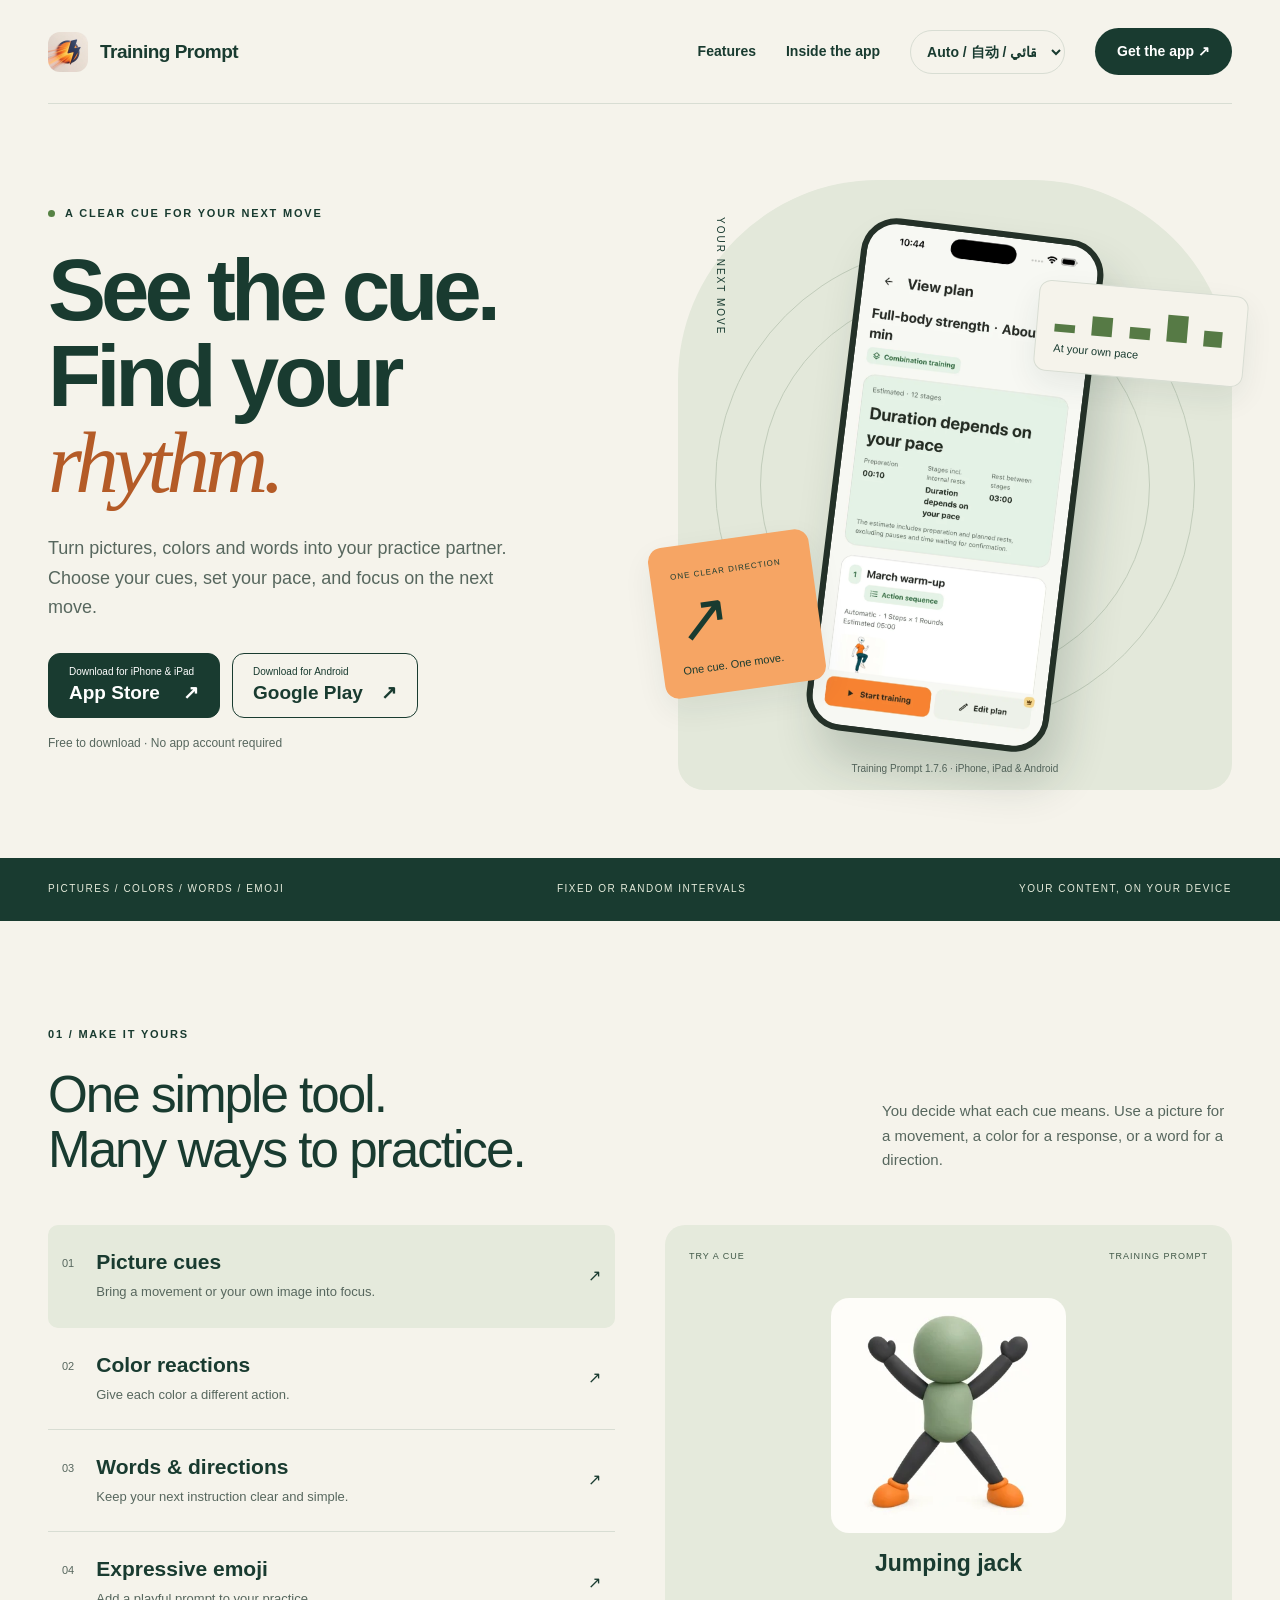
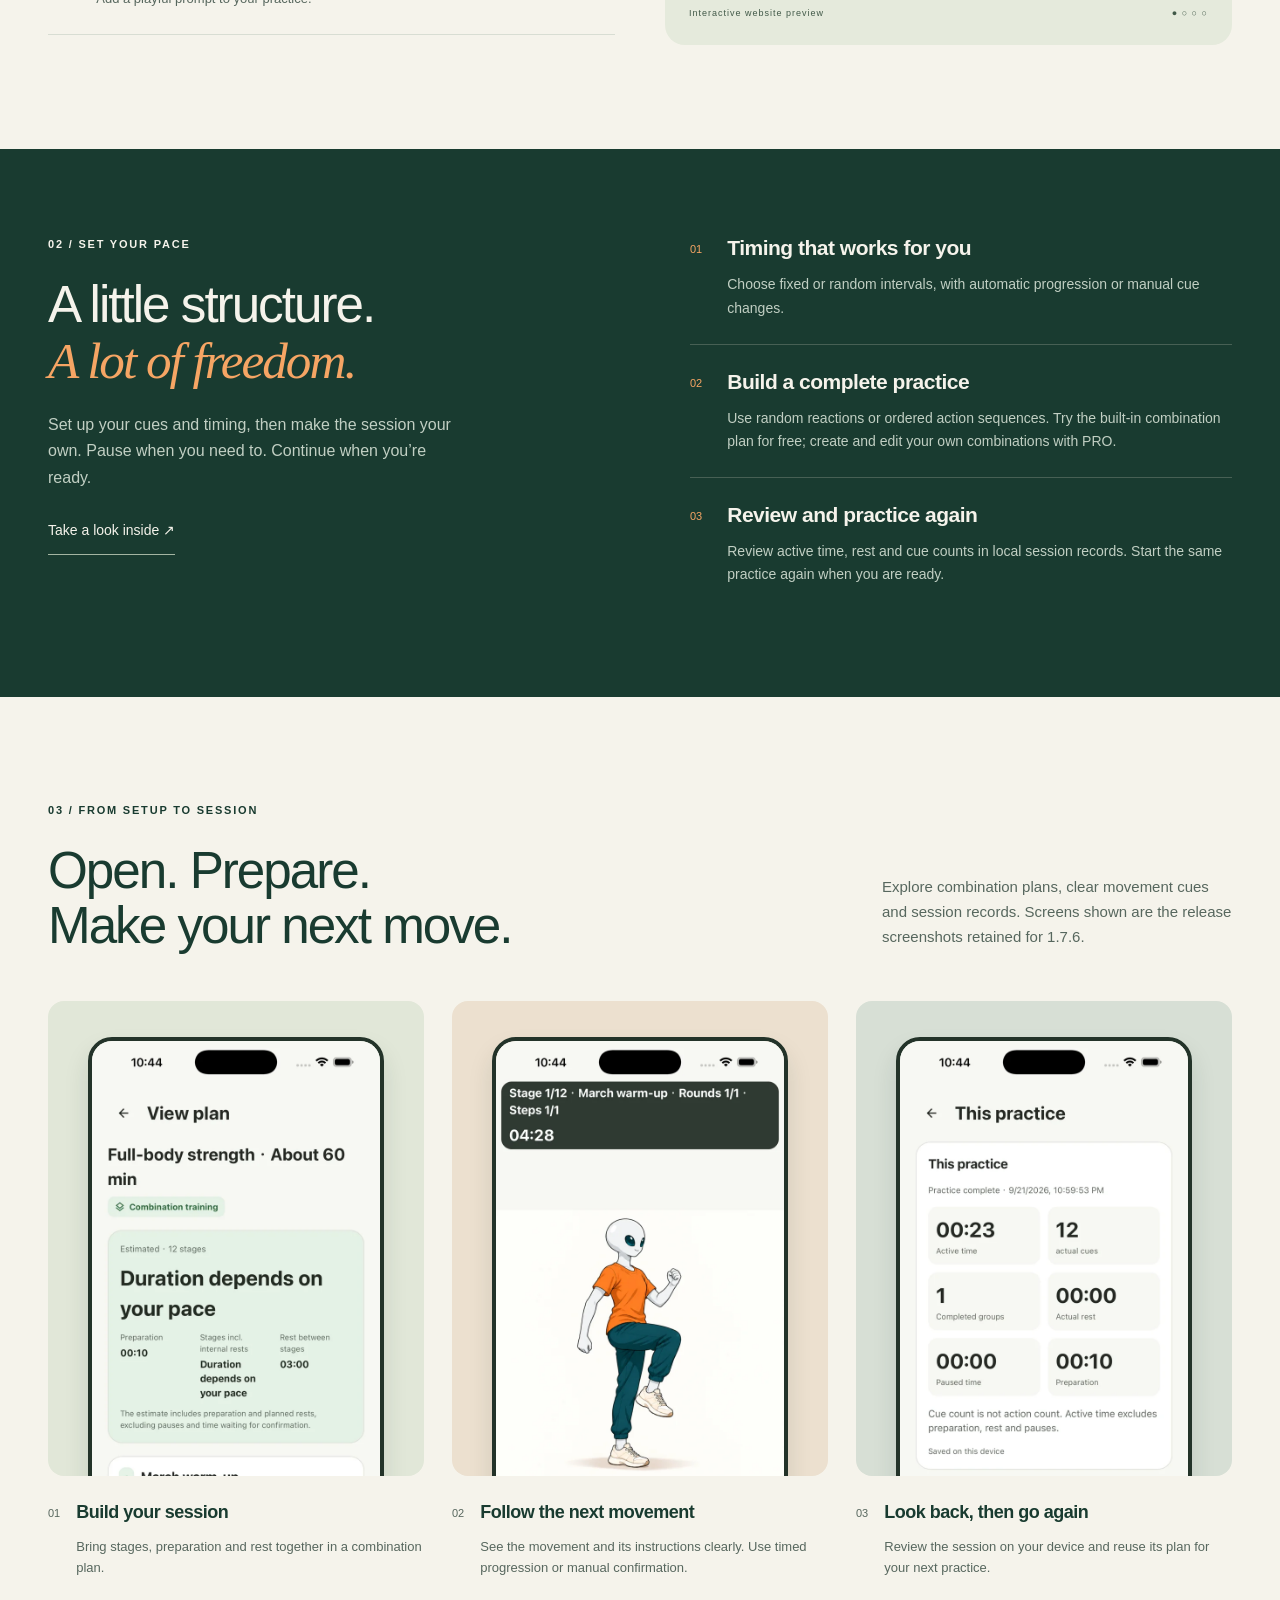
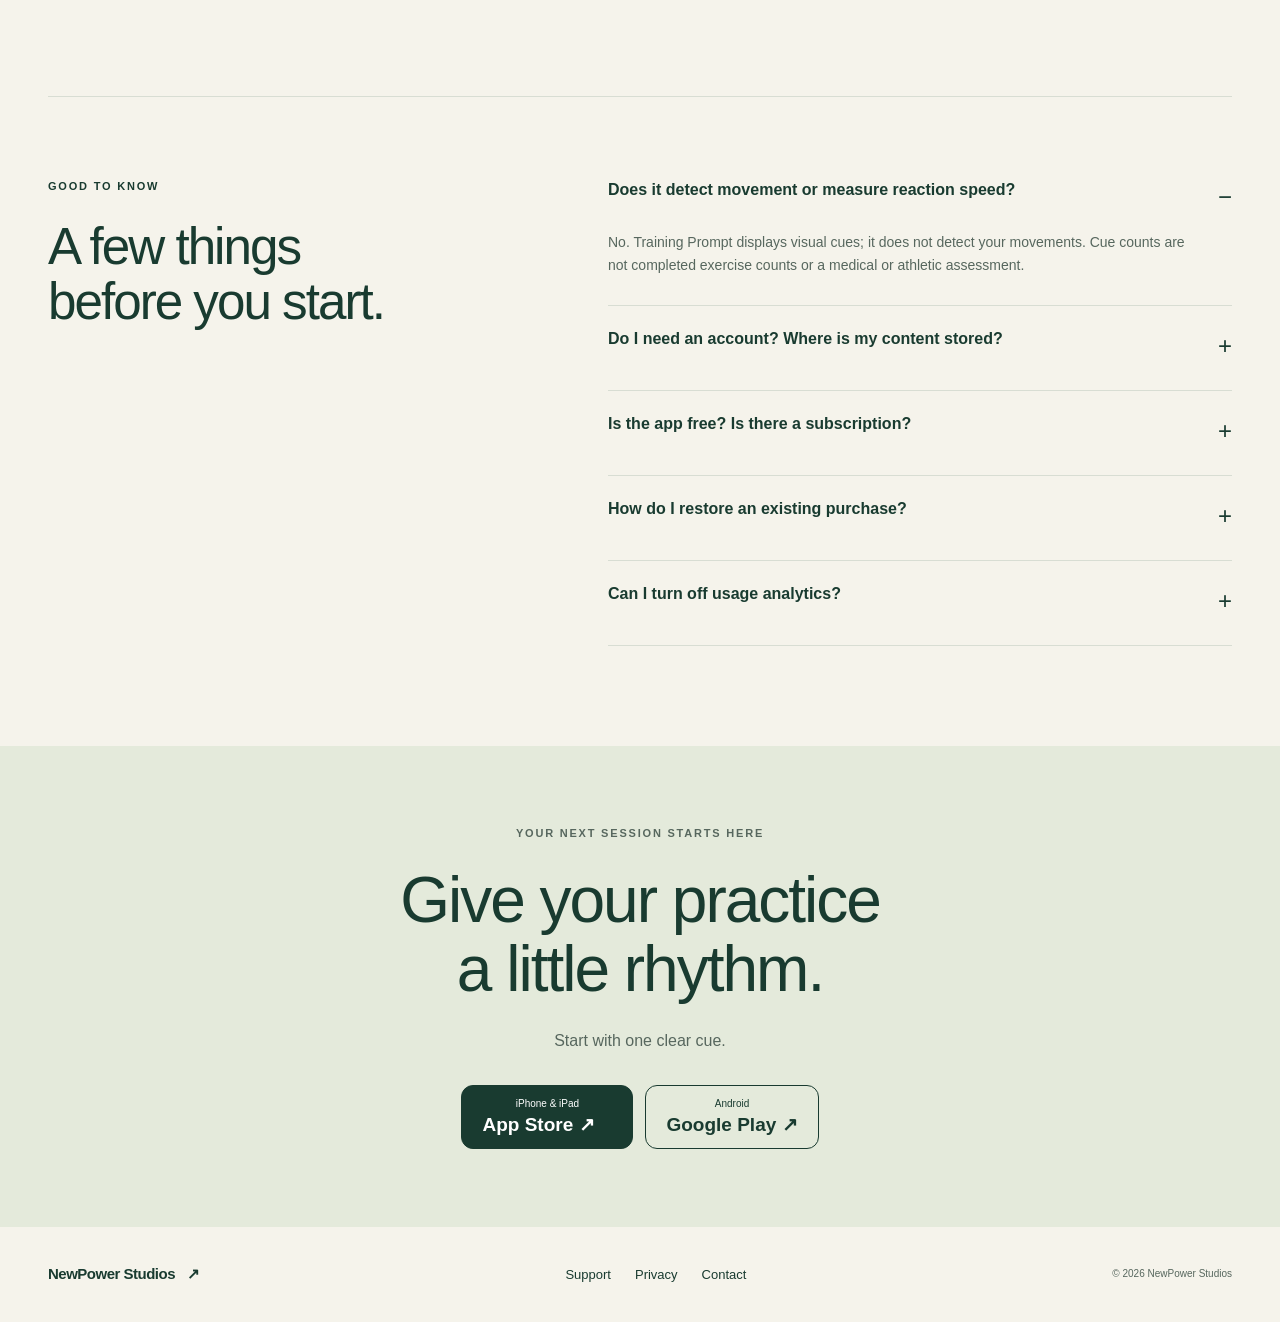
==== commit 42a37e04: "Update Training Prompt landing page for released 1.7.6" ====
--- a/trainingprompt/index.html
+++ b/trainingprompt/index.html
@@ -4,7 +4,7 @@
 <head>
 <meta charset="utf-8"/><meta content="width=device-width,initial-scale=1" name="viewport"/>
 <meta content="Turn pictures, colors, words and emoji into visual cues for your practice. Explore Training Prompt for iPhone, iPad and Android." name="description"/>
-<meta content="#18392f" name="theme-color"/><meta content="Training Prompt — Find your rhythm." property="og:title"/><meta content="Your cues. Your pace. A visual companion for your next practice." property="og:description"/><meta content="https://pjuneye.github.io/trainingprompt/assets/home.webp" property="og:image"/><meta content="https://pjuneye.github.io/trainingprompt/" property="og:url"/>
+<meta content="#18392f" name="theme-color"/><meta content="Training Prompt — Find your rhythm." property="og:title"/><meta content="Your cues. Your pace. A visual companion for your next practice." property="og:description"/><meta content="https://pjuneye.github.io/trainingprompt/assets/combination-176.webp" property="og:image"/><meta content="https://pjuneye.github.io/trainingprompt/" property="og:url"/>
 <meta content="default-src 'self'; img-src 'self'; style-src 'self'; script-src 'self'; base-uri 'none'; form-action 'none'" http-equiv="Content-Security-Policy"/>
 <link href="https://pjuneye.github.io/trainingprompt/" rel="canonical"/><link href="assets/icon.webp" rel="icon"/><link href="style.css" rel="stylesheet"/><script defer="" src="app.js"></script>
 <title>Training Prompt — Find your rhythm.</title>
@@ -13,12 +13,12 @@
 <a class="skip" href="#main">Skip to content</a>
 <header class="header wrap"><a class="brand" href="/trainingprompt/"><img alt="" height="40" src="assets/icon.webp" width="40"/><span>Training Prompt</span></a><nav aria-label="Main navigation"><a data-ar="المزايا" data-zh="功能" href="#features">Features</a><a data-ar="داخل التطبيق" data-zh="界面" href="#inside">Inside the app</a><select aria-label="Language / 语言 / اللغة" id="language"><option value="auto">Auto / 自动 / تلقائي</option><option value="en">English</option><option value="zh-CN">中文</option><option value="ar">العربية</option></select><a class="nav-cta" data-ar="احصل على التطبيق ↗" data-zh="获取应用 ↗" href="#download">Get the app ↗</a></nav></header>
 <main id="main">
-<section class="hero wrap"><div class="hero-copy"><p class="eyebrow"><span class="dot"></span><span data-ar="إشارة واضحة لحركتك التالية" data-zh="给每一次练习，一个清晰提示">A CLEAR CUE FOR YOUR NEXT MOVE</span></p><h1 data-ar="شاهد الإشارة.&lt;br&gt;واعثر على&lt;br&gt;&lt;em&gt;إيقاعك.&lt;/em&gt;" data-zh="看见提示。&lt;br&gt;找到你的&lt;br&gt;&lt;em&gt;训练节奏。&lt;/em&gt;">See the cue.<br/>Find your<br/><em>rhythm.</em></h1><p class="intro" data-ar="اجعل الصور والألوان والكلمات رفيقًا لتمرينك. اختر إشاراتك، واضبط إيقاعك، وركّز على الحركة التالية." data-zh="让图片、颜色和文字成为你的训练搭档。选择提示内容，设定节奏，把注意力留给当下的练习。">Turn pictures, colors and words into your practice partner. Choose your cues, set your pace, and focus on the next move.</p><div class="downloads"><a class="button primary" href="https://apps.apple.com/app/id6808881291"><span class="store-small" data-ar="تنزيل لأجهزة iPhone وiPad" data-zh="下载 iPhone 与 iPad 版">Download for iPhone &amp; iPad</span><strong>App Store <span aria-hidden="true">↗</span></strong></a><a class="button secondary" href="https://play.google.com/store/apps/details?id=com.newpower.flashlightapp"><span class="store-small" data-ar="تنزيل لنظام Android" data-zh="下载 Android 版">Download for Android</span><strong>Google Play <span aria-hidden="true">↗</span></strong></a></div><p class="micro" data-ar="تنزيل مجاني · لا يلزم إنشاء حساب في التطبيق" data-zh="免费下载 · 无需创建应用账号">Free to download · No app account required</p></div><div class="hero-visual"><div class="orbit orbit-one"></div><div class="orbit orbit-two"></div><span class="visual-label">YOUR NEXT MOVE</span><div class="phone"><img alt="Training Prompt 1.7 home screen with a movement sequence and six exercise cues" fetchpriority="high" height="1434" src="assets/home.webp" width="660"/></div><div class="float-card cue-card"><span class="tiny" data-ar="اتجاه واحد واضح" data-zh="一个清晰的方向">ONE CLEAR DIRECTION</span><span aria-hidden="true" class="cue-arrow">↗</span><span data-ar="إشارة واحدة. حركة واحدة." data-zh="向前，再一步。">One cue. One move.</span></div><div class="float-card pace-card"><span aria-hidden="true" class="pulse">▂ ▅ ▃ ▇ ▄</span><span data-ar="بالإيقاع الذي يناسبك" data-zh="你的节奏，由你掌握">At your own pace</span></div><p class="visual-caption" data-ar="نظرة على الإصدار 1.7 · قد يختلف التوفر حسب المنصة" data-zh="1.7 界面预览 · 各平台版本可能不同">A look at 1.7 · Availability varies by platform</p></div></section>
+<section class="hero wrap"><div class="hero-copy"><p class="eyebrow"><span class="dot"></span><span data-ar="إشارة واضحة لحركتك التالية" data-zh="给每一次练习，一个清晰提示">A CLEAR CUE FOR YOUR NEXT MOVE</span></p><h1 data-ar="شاهد الإشارة.&lt;br&gt;واعثر على&lt;br&gt;&lt;em&gt;إيقاعك.&lt;/em&gt;" data-zh="看见提示。&lt;br&gt;找到你的&lt;br&gt;&lt;em&gt;训练节奏。&lt;/em&gt;">See the cue.<br/>Find your<br/><em>rhythm.</em></h1><p class="intro" data-ar="اجعل الصور والألوان والكلمات رفيقًا لتمرينك. اختر إشاراتك، واضبط إيقاعك، وركّز على الحركة التالية." data-zh="让图片、颜色和文字成为你的训练搭档。选择提示内容，设定节奏，把注意力留给当下的练习。">Turn pictures, colors and words into your practice partner. Choose your cues, set your pace, and focus on the next move.</p><div class="downloads"><a class="button primary" href="https://apps.apple.com/app/id6808881291"><span class="store-small" data-ar="تنزيل لأجهزة iPhone وiPad" data-zh="下载 iPhone 与 iPad 版">Download for iPhone &amp; iPad</span><strong>App Store <span aria-hidden="true">↗</span></strong></a><a class="button secondary" href="https://play.google.com/store/apps/details?id=com.newpower.flashlightapp"><span class="store-small" data-ar="تنزيل لنظام Android" data-zh="下载 Android 版">Download for Android</span><strong>Google Play <span aria-hidden="true">↗</span></strong></a></div><p class="micro" data-ar="تنزيل مجاني · لا يلزم إنشاء حساب في التطبيق" data-zh="免费下载 · 无需创建应用账号">Free to download · No app account required</p></div><div class="hero-visual"><div class="orbit orbit-one"></div><div class="orbit orbit-two"></div><span class="visual-label">YOUR NEXT MOVE</span><div class="phone"><img alt="Combination training plan with stages and rest" fetchpriority="high" height="1434" src="assets/combination-176.webp" width="660"/></div><div class="float-card cue-card"><span class="tiny" data-ar="اتجاه واحد واضح" data-zh="一个清晰的方向">ONE CLEAR DIRECTION</span><span aria-hidden="true" class="cue-arrow">↗</span><span data-ar="إشارة واحدة. حركة واحدة." data-zh="向前，再一步。">One cue. One move.</span></div><div class="float-card pace-card"><span aria-hidden="true" class="pulse">▂ ▅ ▃ ▇ ▄</span><span data-ar="بالإيقاع الذي يناسبك" data-zh="你的节奏，由你掌握">At your own pace</span></div><p class="visual-caption" data-ar="Training Prompt 1.7.6 · iPhone وiPad وAndroid" data-zh="Training Prompt 1.7.6 · iPhone、iPad 与 Android">Training Prompt 1.7.6 · iPhone, iPad &amp; Android</p></div></section>
 <div class="principles"><div class="wrap"><span data-ar="صور / ألوان / كلمات / رموز تعبيرية" data-zh="图片 / 颜色 / 文字 / 表情">PICTURES / COLORS / WORDS / EMOJI</span><span data-ar="فواصل زمنية ثابتة أو عشوائية" data-zh="固定或随机间隔">FIXED OR RANDOM INTERVALS</span><span data-ar="محتواك محفوظ على جهازك" data-zh="你的内容，保存在本机">YOUR CONTENT, ON YOUR DEVICE</span></div></div>
 <section class="section wrap" id="features"><div class="section-head"><div><p class="eyebrow" data-ar="01 / اجعله مناسبًا لك" data-zh="01 / 提示，随你而变">01 / MAKE IT YOURS</p><h2 data-ar="أداة بسيطة.&lt;br&gt;وطرق عديدة للتمرين." data-zh="一种工具。&lt;br&gt;多种练习方式。">One simple tool.<br/>Many ways to practice.</h2></div><p data-ar="أنت تحدد معنى كل إشارة. استخدم صورة لحركة، أو لونًا لاستجابة، أو كلمة لاتجاه." data-zh="你来定义每个提示的意义。动作练习、颜色反应、方向口令或表情模仿，都可以从一个提示开始。">You decide what each cue means. Use a picture for a movement, a color for a response, or a word for a direction.</p></div><div class="demo-grid"><div aria-label="Choose a cue type" class="demo-options" role="group"><button aria-pressed="true" class="demo-option active" data-mode="image"><span class="option-number">01</span><span><strong data-ar="إشارات بالصور" data-zh="图片提示">Picture cues</strong><small data-ar="ركّز على حركة أو صورة من اختيارك." data-zh="把动作或自己的图片放到眼前。">Bring a movement or your own image into focus.</small></span><span aria-hidden="true">↗</span></button><button aria-pressed="false" class="demo-option" data-mode="color"><span class="option-number">02</span><span><strong data-ar="استجابات للألوان" data-zh="颜色反应">Color reactions</strong><small data-ar="خصص حركة مختلفة لكل لون." data-zh="用不同颜色，约定不同动作。">Give each color a different action.</small></span><span aria-hidden="true">↗</span></button><button aria-pressed="false" class="demo-option" data-mode="word"><span class="option-number">03</span><span><strong data-ar="كلمات واتجاهات" data-zh="文字方向">Words &amp; directions</strong><small data-ar="اجعل التعليمات التالية واضحة وبسيطة." data-zh="简单口令，让下一步更清晰。">Keep your next instruction clear and simple.</small></span><span aria-hidden="true">↗</span></button><button aria-pressed="false" class="demo-option" data-mode="emoji"><span class="option-number">04</span><span><strong data-ar="رموز تعبيرية" data-zh="表情模仿">Expressive emoji</strong><small data-ar="أضف لمسة مرحة إلى تمرينك." data-zh="用表情，让练习多一点趣味。">Add a playful prompt to your practice.</small></span><span aria-hidden="true">↗</span></button></div><div class="demo-stage"><div class="stage-top"><span data-ar="جرّب إحدى الإشارات" data-zh="试试提示效果">TRY A CUE</span><span>TRAINING PROMPT</span></div><div aria-live="polite" id="cue-content"><img alt="Jumping jack movement cue" height="290" src="assets/jumping-jack.webp" width="290"/><strong data-ar="قفز مع فتح الذراعين والساقين" data-zh="开合跳">Jumping jack</strong></div><div class="stage-bottom"><span data-ar="عرض تفاعلي على الموقع" data-zh="网页交互演示">Interactive website preview</span><span aria-hidden="true">● ○ ○ ○</span></div></div></div></section>
-<section class="control-section"><div class="wrap control-grid"><div><p class="eyebrow" data-ar="02 / اضبط إيقاعك" data-zh="02 / 按自己的节奏">02 / SET YOUR PACE</p><h2 data-ar="قليل من التنظيم.&lt;br&gt;&lt;em&gt;وكثير من الحرية.&lt;/em&gt;" data-zh="练习怎么进行，&lt;br&gt;&lt;em&gt;由你决定。&lt;/em&gt;">A little structure.<br/><em>A lot of freedom.</em></h2><p data-ar="حدد إشاراتك وتوقيتها، واجعل الجلسة مناسبة لك. توقف مؤقتًا عندما تحتاج، وتابع عندما تكون مستعدًا." data-zh="把提示内容和时间安排好，就能开始属于自己的练习。随时暂停，准备好了再继续。">Set up your cues and timing, then make the session your own. Pause when you need to. Continue when you’re ready.</p><a class="text-link" data-ar="شاهد التطبيق من الداخل ↗" data-zh="看看应用界面 ↗" href="#inside">Take a look inside ↗</a></div><div class="feature-list"><article><span>01</span><div><h3 data-ar="توقيت يناسبك" data-zh="让时间配合你">Timing that works for you</h3><p data-ar="اختر فواصل ثابتة أو عشوائية، مع انتقال تلقائي بين الإشارات أو تبديل يدوي." data-zh="在固定与随机间隔之间选择，使用自动播放或手动切换。">Choose fixed or random intervals, with automatic progression or manual cue changes.</p></div></article><article><span>02</span><div><h3 data-ar="مجموعة إشاراتك الخاصة" data-zh="使用自己的素材">Your own cue collection</h3><p data-ar="أضف صورك ونصوصك، وحدد لكل إشارة معنى يناسب تمرينك." data-zh="加入图片与文字，为你的练习赋予独特的提示含义。">Add your pictures and text, and give each prompt a meaning that fits your practice.</p></div></article><article><span>03</span><div><h3 data-ar="مساحة للتركيز" data-zh="看得清，练得专注">Space to focus</h3><p data-ar="شاهد الإشارات على شاشة تدريب واسعة، مع إمكانية ضبط ملاءمة الصور وتخطيط النص." data-zh="大画面显示提示，调整图片适应方式和文字布局。">See cues on a spacious training screen, with adjustable image fitting and text layout.</p></div></article></div></div></section>
-<section class="section wrap" id="inside"><div class="section-head"><div><p class="eyebrow" data-ar="03 / من الإعداد إلى التمرين" data-zh="03 / 从准备到回顾">03 / FROM SETUP TO SESSION</p><h2 data-ar="افتح التطبيق. استعد.&lt;br&gt;وابدأ حركتك التالية." data-zh="打开。准备。&lt;br&gt;开始你的练习。">Open. Prepare.<br/>Make your next move.</h2></div><p data-ar="لقطات فعلية من الإصدار 1.7. لم يتوفر الإصدار 1.7 لنظام iOS بعد؛ تعتمد المزايا على الإصدار المتاح في متجرك." data-zh="真实的 1.7 应用界面。iOS 1.7 尚未上架；请以所在商店提供的版本和功能为准。">Real screens from version 1.7. iOS 1.7 is not yet available; features depend on the version offered in your store.</p></div><div class="screens"><figure><div class="screen-panel"><img alt="Version 1.7 home with preset training plans" height="1434" loading="lazy" src="assets/home.webp" width="660"/></div><figcaption><span>01</span><div><h3 data-ar="اختر نقطة البداية" data-zh="选一个开始">Pick a starting point</h3><p data-ar="في الإصدار 1.7، ابدأ بخطة جاهزة، أو تمرّن بحرية، أو أنشئ خطتك الخاصة." data-zh="1.7 提供预制场景，也可以自由训练或建立自己的方案。">In 1.7, start with a preset, practice freely, or create your own plan.</p></div></figcaption></figure><figure><div class="screen-panel"><img alt="Version 1.7 session preparation with timing controls" height="1434" loading="lazy" src="assets/prepare.webp" width="660"/></div><figcaption><span>02</span><div><h3 data-ar="جهّز جلستك" data-zh="安排你的节奏">Set up your session</h3><p data-ar="اختر توقيت الإشارات. في الإصدار 1.7، يمكنك تنظيم الاستعداد ومجموعات التدريب والراحة." data-zh="设置提示间隔；1.7 还支持准备、分组与休息安排。">Choose cue timing. In 1.7, organize preparation, training groups and rest.</p></div></figcaption></figure><figure><div class="screen-panel"><img alt="Version 1.7 training screen showing a jumping jack cue" height="1434" loading="lazy" src="assets/training.webp" width="660"/></div><figcaption><span>03</span><div><h3 data-ar="ركّز على الإشارة" data-zh="专注眼前的提示">Focus on the cue</h3><p data-ar="اتبع الإشارة المرئية. في الإصدار 1.7، يمكنك مراجعة جلستك والتمرّن مجددًا." data-zh="跟随大画面提示练习；1.7 可以回顾记录，再练一次。">Follow the visual prompt. In 1.7, review your session and train again.</p></div></figcaption></figure></div></section>
-<section class="faq-section wrap"><div><p class="eyebrow" data-ar="معلومات مفيدة" data-zh="开始之前">GOOD TO KNOW</p><h2 data-ar="بعض الأمور&lt;br&gt;قبل أن تبدأ." data-zh="简单开始，&lt;br&gt;明白使用。">A few things<br/>before you start.</h2></div><div class="faq"><details open=""><summary data-ar="هل يكتشف التطبيق الحركة أو يقيس سرعة الاستجابة؟" data-zh="它会识别动作或测量反应速度吗？">Does it detect movement or measure reaction speed?</summary><p data-ar="لا. يعرض Training Prompt إشارات مرئية ولا يكتشف حركاتك. عدد الإشارات ليس عدد التمارين المنجزة، ولا يمثل تقييمًا طبيًا أو رياضيًا." data-zh="不会。Training Prompt 是视觉提示工具，不识别你的动作。提示次数不等于完成的动作次数，也不是医学或运动能力评估。">No. Training Prompt displays visual cues; it does not detect your movements. Cue counts are not completed exercise counts or a medical or athletic assessment.</p></details><details><summary data-ar="هل أحتاج إلى حساب؟ وأين يُحفظ محتواي؟" data-zh="需要注册吗？素材存在哪里？">Do I need an account? Where is my content stored?</summary><p data-ar="لا يلزم إنشاء حساب في التطبيق. يُحفظ محتوى التدريب والإعدادات على جهازك، وكذلك الخطط والسجلات في الإصدار 1.7. قد يؤدي حذف التطبيق إلى إزالة البيانات المحلية، لذا احتفظ بصورك الأصلية." data-zh="无需创建应用账号。训练内容与设置保存在本机；1.7 的方案与记录也保存在本机。卸载可能删除本地数据，请保留原始图片。">No app account is required. Training content and settings are stored on your device, as are plans and records in 1.7. Uninstalling may remove local data, so keep your original images.</p></details><details><summary data-ar="هل التطبيق مجاني؟ وهل يوجد اشتراك؟" data-zh="应用收费吗？有订阅吗？">Is the app free? Is there a subscription?</summary><p data-ar="التطبيق مجاني للتنزيل ويتضمن إعلانات. يزيل Lifetime Premium الإعلانات بعملية شراء واحدة، دون اشتراك مدفوع. يظهر السعر والتوفر في التطبيق والمتجر؛ ولا يزال المنتج على iOS بانتظار المراجعة." data-zh="应用可免费下载，免费版含广告。Lifetime Premium 是一次性去广告购买，没有付费订阅。价格和可购买状态以商店及应用内显示为准；iOS 商品仍待审核。">The app is free to download and includes ads. Lifetime Premium is a one-time ad-removal purchase, with no paid subscription. Price and availability are shown in the app and store; the iOS product is still awaiting review.</p></details><details><summary data-ar="كيف أستعيد عملية شراء سابقة؟" data-zh="如何恢复已购买的权益？">How do I restore an existing purchase?</summary><p data-ar="استخدم حساب المتجر نفسه الذي أجريت به الشراء، ثم اختر استعادة المشتريات داخل التطبيق. لا تنتقل المشتريات تلقائيًا بين المنصات. تواصل مع الدعم إذا احتجت إلى مساعدة." data-zh="登录购买时使用的同一个商店账号，在应用内选择恢复购买。不同平台的商店购买不会自动互通。如遇问题，请联系支持。">Use the same store account you purchased with and select Restore Purchases in the app. Purchases do not automatically transfer between platforms. Contact support if you need help.</p></details></div></section>
+<section class="control-section"><div class="wrap control-grid"><div><p class="eyebrow" data-ar="02 / اضبط إيقاعك" data-zh="02 / 按自己的节奏">02 / SET YOUR PACE</p><h2 data-ar="قليل من التنظيم.&lt;br&gt;&lt;em&gt;وكثير من الحرية.&lt;/em&gt;" data-zh="练习怎么进行，&lt;br&gt;&lt;em&gt;由你决定。&lt;/em&gt;">A little structure.<br/><em>A lot of freedom.</em></h2><p data-ar="حدد إشاراتك وتوقيتها، واجعل الجلسة مناسبة لك. توقف مؤقتًا عندما تحتاج، وتابع عندما تكون مستعدًا." data-zh="把提示内容和时间安排好，就能开始属于自己的练习。随时暂停，准备好了再继续。">Set up your cues and timing, then make the session your own. Pause when you need to. Continue when you’re ready.</p><a class="text-link" data-ar="شاهد التطبيق من الداخل ↗" data-zh="看看应用界面 ↗" href="#inside">Take a look inside ↗</a></div><div class="feature-list"><article><span>01</span><div><h3 data-ar="توقيت يناسبك" data-zh="让时间配合你">Timing that works for you</h3><p data-ar="اختر فواصل ثابتة أو عشوائية، مع انتقال تلقائي بين الإشارات أو تبديل يدوي." data-zh="在固定与随机间隔之间选择，使用自动播放或手动切换。">Choose fixed or random intervals, with automatic progression or manual cue changes.</p></div></article><article><span>02</span><div><h3 data-ar="نظّم تمرينًا متكاملًا" data-zh="把练习连成完整流程">Build a complete practice</h3><p data-ar="اختر الاستجابات العشوائية أو تسلسلات الحركات المرتبة. جرّب الخطة المركّبة المدمجة مجانًا، وأنشئ وعدّل خططك المركّبة مع PRO." data-zh="选择随机反应或动作序列。内置组合示例可免费完整体验；PRO 可创建和编辑自己的组合训练。">Use random reactions or ordered action sequences. Try the built-in combination plan for free; create and edit your own combinations with PRO.</p></div></article><article><span>03</span><div><h3 data-ar="راجع جلستك وتمرّن مجددًا" data-zh="回顾记录，再练一次">Review and practice again</h3><p data-ar="راجع وقت النشاط والراحة وعدد الإشارات في سجلات الجلسات المحفوظة على جهازك، وابدأ التمرين نفسه مجددًا عندما تكون مستعدًا." data-zh="查看保存在本机的训练记录，回顾有效时长、休息和提示次数，随时再练一次。">Review active time, rest and cue counts in local session records. Start the same practice again when you are ready.</p></div></article></div></div></section>
+<section class="section wrap" id="inside"><div class="section-head"><div><p class="eyebrow" data-ar="03 / من الإعداد إلى التمرين" data-zh="03 / 从准备到回顾">03 / FROM SETUP TO SESSION</p><h2 data-ar="افتح التطبيق. استعد.&lt;br&gt;وابدأ حركتك التالية." data-zh="打开。准备。&lt;br&gt;开始你的练习。">Open. Prepare.<br/>Make your next move.</h2></div><p data-ar="استكشف الخطط المركّبة وإشارات الحركة الواضحة وسجلات الجلسات. هذه لقطات الإصدار المعتمدة والمستخدمة في 1.7.6." data-zh="组合编排、清晰的动作提示和训练回顾。以下为 1.7.6 沿用的正式版本截图。">Explore combination plans, clear movement cues and session records. Screens shown are the release screenshots retained for 1.7.6.</p></div><div class="screens"><figure><div class="screen-panel"><img alt="Combination training plan with stages and rest" height="1434" loading="lazy" src="assets/combination-176.webp" width="660"/></div><figcaption><span>01</span><div><h3 data-ar="رتّب جلستك" data-zh="编排一场练习">Build your session</h3><p data-ar="اجمع المراحل والاستعداد والراحة في خطة مركّبة واحدة." data-zh="把多个阶段、开始准备和休息安排在同一个组合方案中。">Bring stages, preparation and rest together in a combination plan.</p></div></figcaption></figure><figure><div class="screen-panel"><img alt="Action sequence with a movement illustration and instructions" height="1434" loading="lazy" src="assets/sequence-176.webp" width="660"/></div><figcaption><span>02</span><div><h3 data-ar="اتبع الحركة التالية" data-zh="跟随下一个动作">Follow the next movement</h3><p data-ar="شاهد الحركة وتعليماتها بوضوح، مع انتقال زمني أو تأكيد يدوي." data-zh="清楚看见动作与说明，按计时推进或手动确认，掌握自己的节奏。">See the movement and its instructions clearly. Use timed progression or manual confirmation.</p></div></figcaption></figure><figure><div class="screen-panel"><img alt="Session record with active time, cue counts and Train again" height="1434" loading="lazy" src="assets/records-176.webp" width="660"/></div><figcaption><span>03</span><div><h3 data-ar="راجع ثم كرّر" data-zh="回顾之后，再练一次">Look back, then go again</h3><p data-ar="راجع الجلسة على جهازك وأعد استخدام خطتها في تمرينك التالي." data-zh="在本机回顾训练结果，复用这次方案开始下一次练习。">Review the session on your device and reuse its plan for your next practice.</p></div></figcaption></figure></div></section>
+<section class="faq-section wrap"><div><p class="eyebrow" data-ar="معلومات مفيدة" data-zh="开始之前">GOOD TO KNOW</p><h2 data-ar="بعض الأمور&lt;br&gt;قبل أن تبدأ." data-zh="简单开始，&lt;br&gt;明白使用。">A few things<br/>before you start.</h2></div><div class="faq"><details open=""><summary data-ar="هل يكتشف التطبيق الحركة أو يقيس سرعة الاستجابة؟" data-zh="它会识别动作或测量反应速度吗？">Does it detect movement or measure reaction speed?</summary><p data-ar="لا. يعرض Training Prompt إشارات مرئية ولا يكتشف حركاتك. عدد الإشارات ليس عدد التمارين المنجزة، ولا يمثل تقييمًا طبيًا أو رياضيًا." data-zh="不会。Training Prompt 是视觉提示工具，不识别你的动作。提示次数不等于完成的动作次数，也不是医学或运动能力评估。">No. Training Prompt displays visual cues; it does not detect your movements. Cue counts are not completed exercise counts or a medical or athletic assessment.</p></details><details><summary data-ar="هل أحتاج إلى حساب؟ وأين يُحفظ محتواي؟" data-zh="需要注册吗？素材存在哪里？">Do I need an account? Where is my content stored?</summary><p data-ar="لا يلزم إنشاء حساب في التطبيق. يُحفظ محتوى التدريب والإعدادات والخطط والسجلات على جهازك. قد يؤدي حذف التطبيق إلى إزالة البيانات المحلية، لذا احتفظ بصورك الأصلية." data-zh="无需创建应用账号。训练内容、设置、方案和记录保存在本机。卸载可能删除本地数据，请保留原始图片。">No app account is required. Your training content, settings, plans and records stay on your device. Uninstalling may remove local data, so keep your original images.</p></details><details><summary data-ar="هل التطبيق مجاني؟ وهل يوجد اشتراك؟" data-zh="应用收费吗？有订阅吗？">Is the app free? Is there a subscription?</summary><p data-ar="التطبيق مجاني للتنزيل مع إعلانات في النسخة المجانية. PRO عملية شراء واحدة تزيل الإعلانات وتتيح إنشاء الخطط المركّبة وتعديلها. يمكن تجربة المثال المركّب المدمج مجانًا. لا يوجد اشتراك مدفوع؛ راجع السعر في التطبيق." data-zh="应用可免费下载，免费版含广告。PRO 为一次性购买，去除广告并解锁组合训练的创建和编辑。内置组合示例可免费体验，无付费订阅；价格以应用内商店展示为准。">Free to download, with ads in the free version. PRO is a one-time purchase that removes ads and unlocks creating and editing combination plans. The built-in combination example can be used for free. There is no paid subscription; check the app for your store’s price.</p></details><details><summary data-ar="كيف أستعيد عملية شراء سابقة؟" data-zh="如何恢复已购买的权益？">How do I restore an existing purchase?</summary><p data-ar="استخدم حساب المتجر نفسه الذي أجريت به الشراء، ثم اختر استعادة المشتريات داخل التطبيق. لا تنتقل المشتريات تلقائيًا بين المنصات. تواصل مع الدعم إذا احتجت إلى مساعدة." data-zh="登录购买时使用的同一个商店账号，在应用内选择恢复购买。不同平台的商店购买不会自动互通。如遇问题，请联系支持。">Use the same store account you purchased with and select Restore Purchases in the app. Purchases do not automatically transfer between platforms. Contact support if you need help.</p></details><details><summary data-ar="هل يمكنني إيقاف تحليلات الاستخدام؟" data-zh="可以关闭使用统计吗？">Can I turn off usage analytics?</summary><p data-ar="نعم. تحليلات الاستخدام الاختيارية عبر Firebase متوقفة افتراضيًا في 1.7.6. يمكنك تشغيلها أو إيقافها من الإعدادات ← الخصوصية والأذونات، دون التأثير على التدريب. راجع سياسة الخصوصية لتفاصيل التحليلات والإعلانات والمشتريات." data-zh="可以。1.7.6 的 Firebase 使用统计默认关闭，可在「设置 → 隐私与权限」中自主开启或关闭。关闭不影响训练使用。统计、广告与购买的数据说明请查看隐私政策。">Yes. In 1.7.6, optional Firebase usage analytics is off by default. Enable or disable it in Settings → Privacy &amp; permissions. Training remains available when it is off. See our Privacy Policy for details about analytics, ads and purchases.</p></details></div></section>
 <section class="download-section" id="download"><div class="wrap"><p class="eyebrow" data-ar="جلستك التالية تبدأ هنا" data-zh="你的下一次练习，从这里开始">YOUR NEXT SESSION STARTS HERE</p><h2 data-ar="امنح تمرينك&lt;br&gt;إيقاعًا يناسبك." data-zh="给练习一点节奏。">Give your practice<br/>a little rhythm.</h2><p data-ar="ابدأ بإشارة واحدة واضحة." data-zh="从一个清晰的提示开始。">Start with one clear cue.</p><div class="downloads"><a class="button primary" href="https://apps.apple.com/app/id6808881291"><span class="store-small">iPhone &amp; iPad</span><strong>App Store ↗</strong></a><a class="button secondary" href="https://play.google.com/store/apps/details?id=com.newpower.flashlightapp"><span class="store-small">Android</span><strong>Google Play ↗</strong></a></div></div></section>
 </main><footer class="footer wrap"><a class="brand" href="/">NewPower Studios <span aria-hidden="true">↗</span></a><div><a data-ar="الدعم" data-zh="帮助与支持" href="support.html">Support</a><a data-ar="الخصوصية" data-zh="隐私政策" href="privacy-policy.html">Privacy</a><a data-ar="تواصل معنا" data-zh="联系我们" href="mailto:pjuneye@gmail.com">Contact</a></div><p>© 2026 NewPower Studios</p></footer>
 </body></html>
